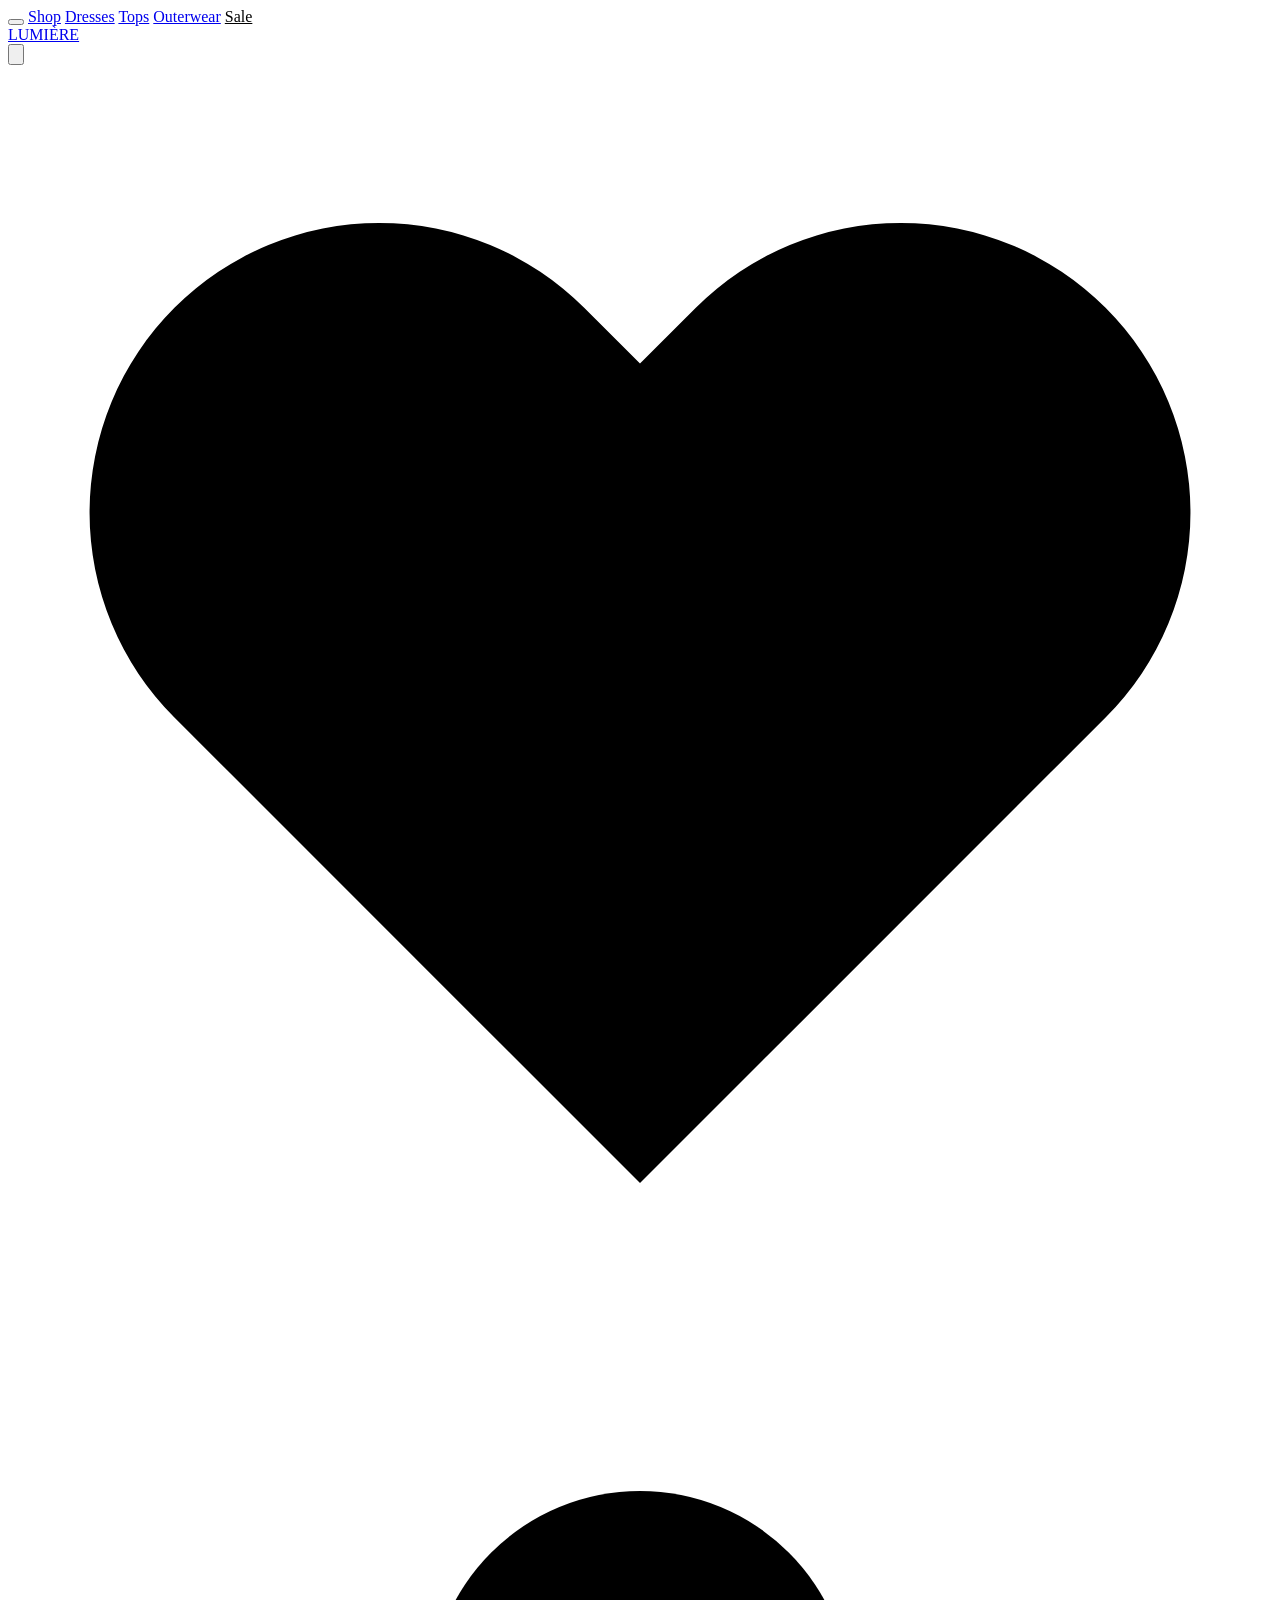
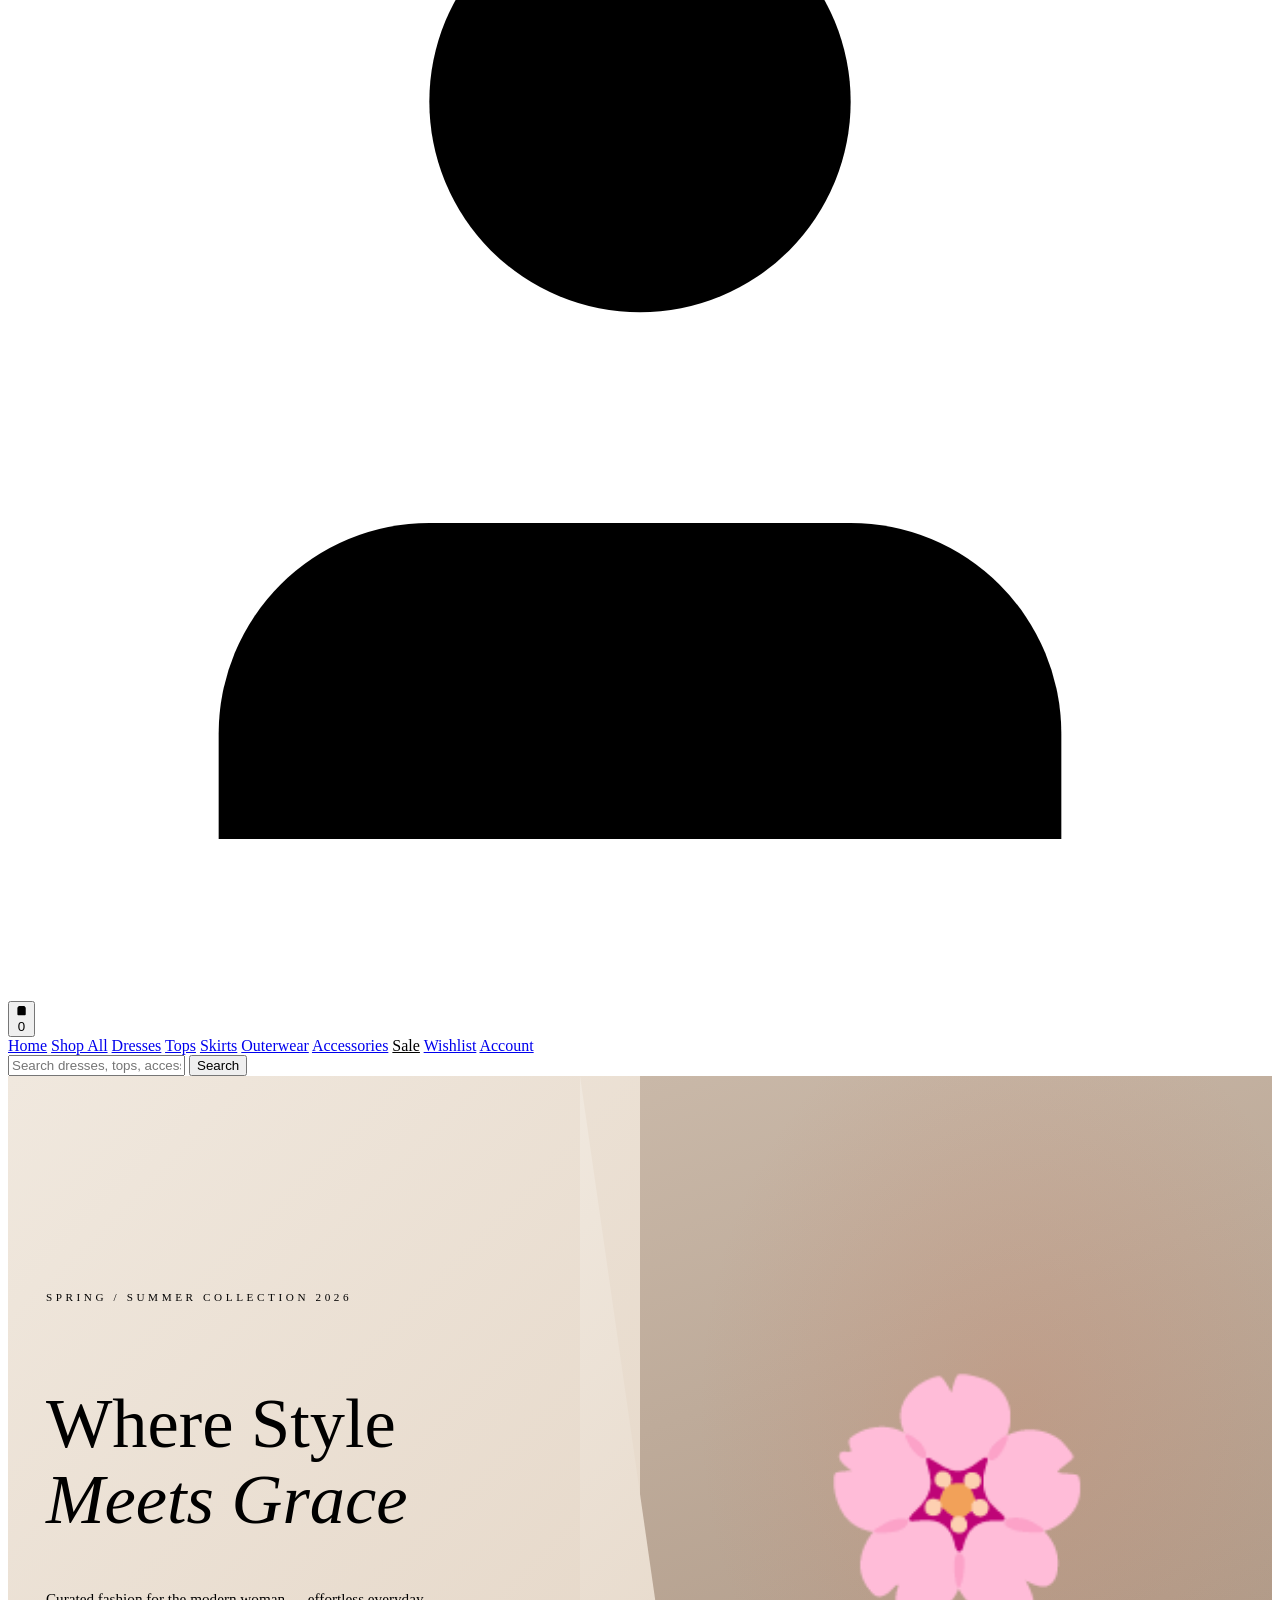
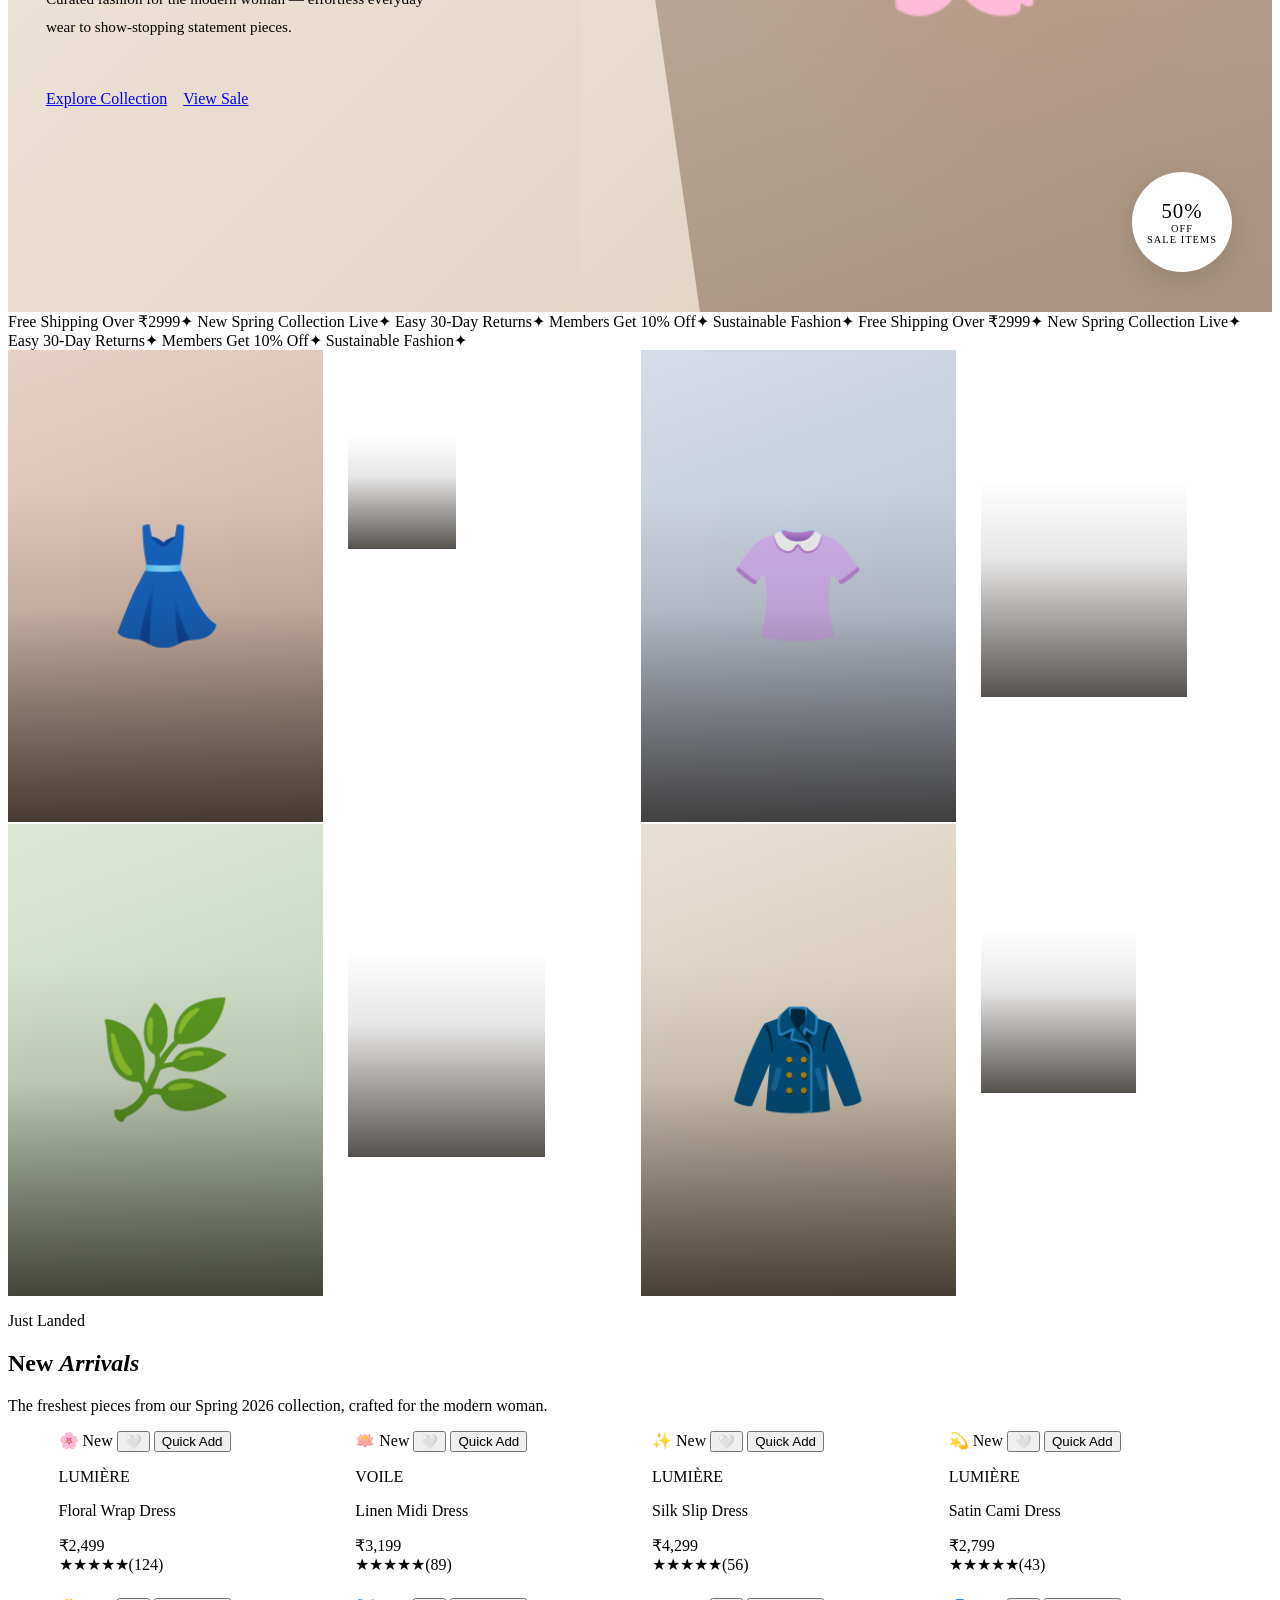
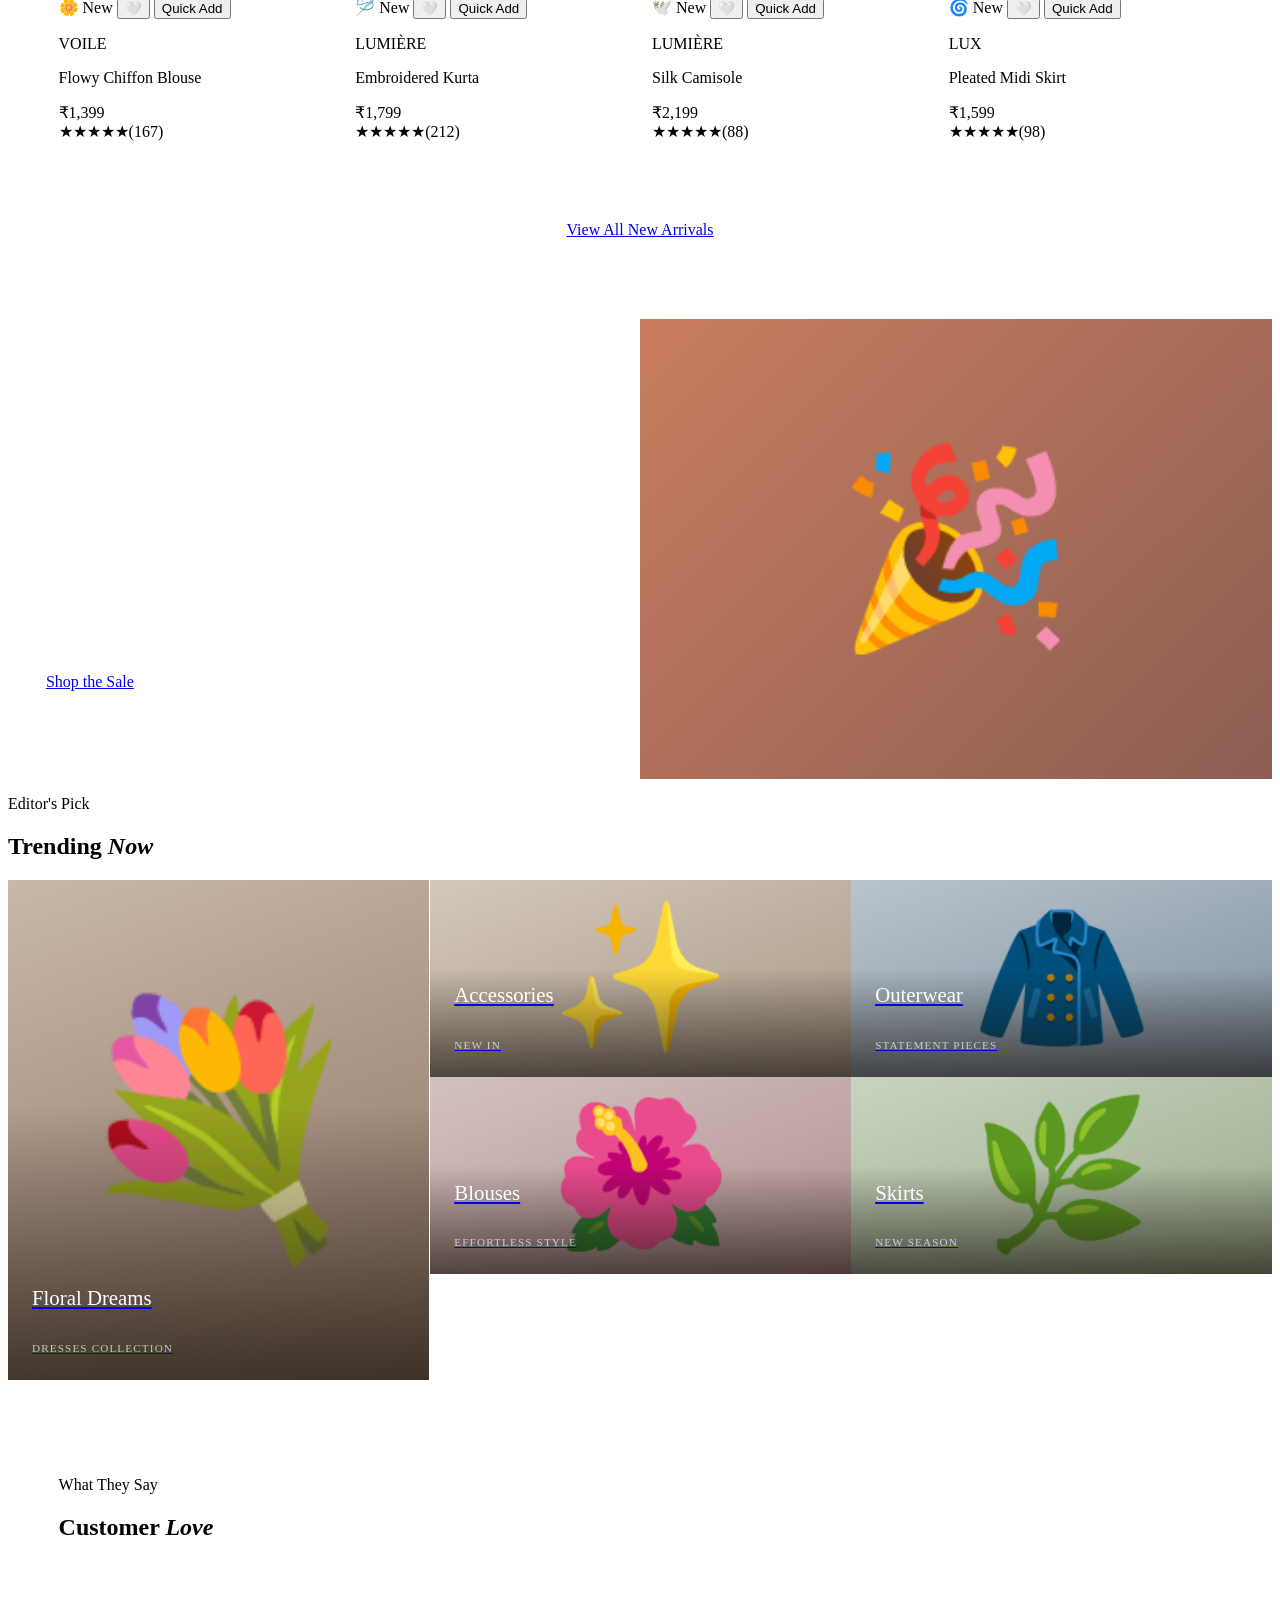
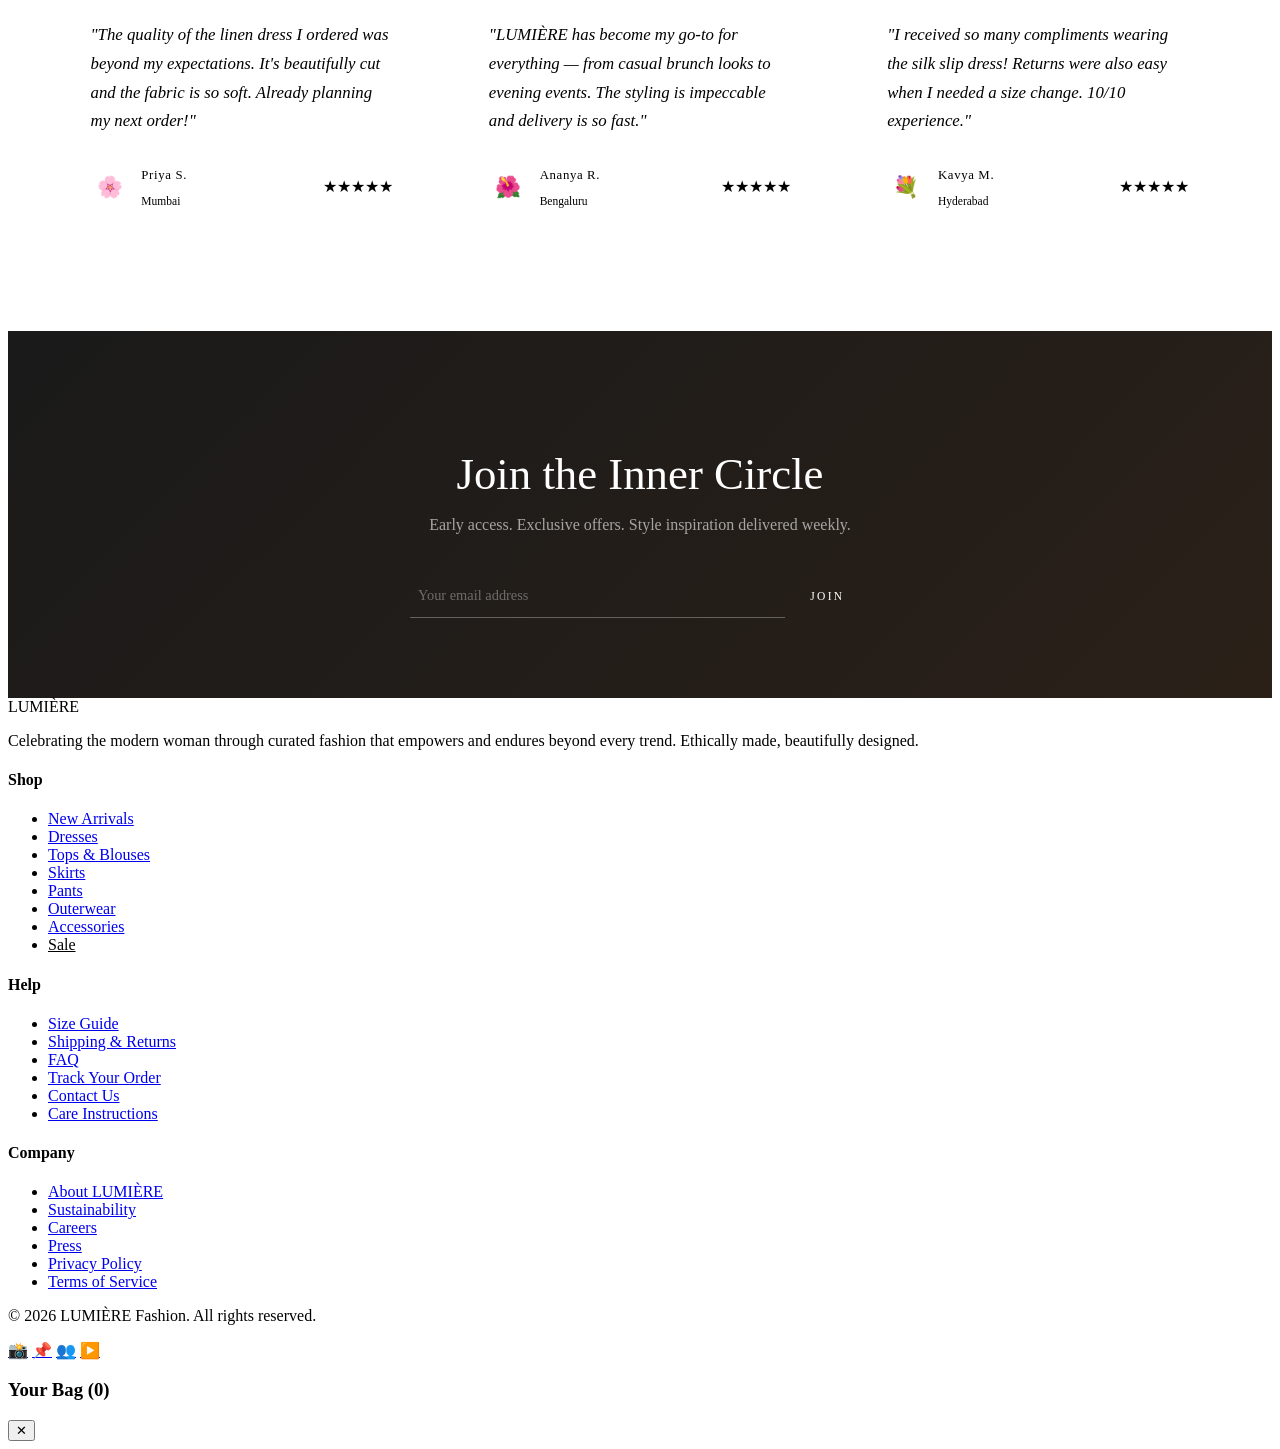
==== index.html @ 5f31ec2b "index.html" ====
<!DOCTYPE html>
<html lang="en">
<head>
  <meta charset="UTF-8"/>
  <meta name="viewport" content="width=device-width, initial-scale=1.0"/>
  <title>LUMIÈRE — Women's Fashion</title>
  <link rel="stylesheet" href="shared.css"/>
  <style>
    /* ─── HERO ─── */
    .hero {
      min-height: calc(100vh - 64px);
      display: grid; grid-template-columns: 1fr 1fr;
      position: relative; overflow: hidden;
    }
    .hero-left {
      background: linear-gradient(135deg, #f0e8de 0%, #e4d5c5 100%);
      display: flex; flex-direction: column; justify-content: center;
      padding: 6rem 5% 6rem 6%;
      position: relative;
    }
    .hero-left::after {
      content: ''; position: absolute; right: -60px; top: 0; bottom: 0; width: 120px;
      background: inherit; clip-path: polygon(0 0, 0 100%, 100% 100%);
      z-index: 2;
    }
    .hero-eyebrow { font-size: .7rem; letter-spacing: .32em; text-transform: uppercase; color: var(--rose); margin-bottom: 1.5rem; }
    .hero-title {
      font-family: var(--font-serif); font-size: clamp(3.2rem, 5.5vw, 6rem);
      font-weight: 300; line-height: 1.08; margin-bottom: 2rem; color: var(--dark);
    }
    .hero-title em { font-style: italic; color: var(--accent); display: block; }
    .hero-subtitle { color: var(--mid); font-size: .95rem; line-height: 1.9; max-width: 380px; margin-bottom: 3rem; }
    .hero-btns { display: flex; gap: 1rem; flex-wrap: wrap; }
    .hero-right {
      background: linear-gradient(160deg, #c9b8a8 0%, #a8917e 100%);
      display: flex; align-items: center; justify-content: center;
      font-size: 14rem; position: relative; overflow: hidden;
    }
    .hero-right::before {
      content: ''; position: absolute; inset: 0;
      background: radial-gradient(ellipse at 60% 40%, rgba(201,125,96,.25), transparent 60%);
    }
    .hero-emoji { position: relative; z-index: 2; animation: float 6s ease-in-out infinite; }
    @keyframes float { 0%,100% { transform: translateY(0); } 50% { transform: translateY(-18px); } }
    .hero-badge {
      position: absolute; bottom: 2.5rem; right: 2.5rem; z-index: 3;
      background: #fff; border-radius: 50%; width: 100px; height: 100px;
      display: flex; flex-direction: column; align-items: center; justify-content: center;
      font-size: .65rem; letter-spacing: .1em; text-transform: uppercase;
      box-shadow: 0 8px 30px rgba(0,0,0,.12); text-align: center;
    }
    .hero-badge strong { font-family: var(--font-serif); font-size: 1.3rem; font-weight: 400; display: block; }

    /* ─── MARQUEE ─── */

    /* ─── FEATURED CATS ─── */
    .cats-grid {
      display: grid; grid-template-columns: repeat(4, 1fr); gap: 1.5px;
      margin: 0;
    }
    .cat-tile {
      aspect-ratio: 2/3; overflow: hidden; cursor: pointer;
      display: flex; align-items: flex-end;
      position: relative;
    }
    .cat-tile-bg {
      position: absolute; inset: 0;
      transition: transform .5s var(--ease);
      display: flex; align-items: center; justify-content: center;
      font-size: 7rem;
    }
    .cat-tile:hover .cat-tile-bg { transform: scale(1.06); }
    .cat-tile::after {
      content: ''; position: absolute; inset: 0;
      background: linear-gradient(to top, rgba(20,15,10,.72) 0%, rgba(20,15,10,.1) 45%, transparent 70%);
    }
    .cat-tile-info { position: relative; z-index: 2; padding: 1.8rem 1.5rem; }
    .cat-tile-info h3 { font-family: var(--font-serif); color: #fff; font-size: 1.4rem; font-weight: 300; }
    .cat-tile-info span { color: rgba(255,255,255,.7); font-size: .72rem; letter-spacing: .1em; text-transform: uppercase; }
    .cat-tile-info a { display: inline-block; margin-top: .5rem; color: rgba(255,255,255,.8); font-size: .7rem; letter-spacing: .15em; text-transform: uppercase; border-bottom: 1px solid rgba(255,255,255,.4); padding-bottom: 1px; transition: color .2s; }
    .cat-tile-info a:hover { color: #fff; }

    /* ─── NEW ARRIVALS ─── */
    .products-row {
      display: grid; grid-template-columns: repeat(auto-fill, minmax(250px, 1fr));
      gap: 1.5rem; padding: 0 4% 5rem;
    }

    /* ─── SPLIT BANNER ─── */
    .split-banner {
      display: grid; grid-template-columns: 1fr 1fr;
      min-height: 460px; overflow: hidden;
    }
    .split-side {
      padding: 5rem 6%; display: flex; flex-direction: column; justify-content: center;
    }
    .split-dark { background: var(--dark); }
    .split-dark h2 { font-family: var(--font-serif); color: #fff; font-size: clamp(2rem, 3.5vw, 3rem); font-weight: 300; line-height: 1.2; margin-bottom: 1.2rem; }
    .split-dark p { color: rgba(255,255,255,.65); font-size: .92rem; line-height: 1.9; margin-bottom: 2rem; }
    .split-rose { background: linear-gradient(135deg, #c97d60, #8b5e52); display: flex; align-items: center; justify-content: center; font-size: 12rem; }

    /* ─── TRENDING ─── */
    .trending-grid {
      display: grid; grid-template-columns: 1fr 2fr; gap: 1.5px; min-height: 500px;
    }
    .trend-big { grid-row: 1 / 3; }
    .trend-tile {
      overflow: hidden; cursor: pointer; position: relative;
      display: flex; align-items: flex-end;
      background: var(--cream2);
    }
    .trend-tile-bg {
      position: absolute; inset: 0; display: flex; align-items: center; justify-content: center;
      font-size: 9rem; transition: transform .5s var(--ease);
    }
    .trend-tile:hover .trend-tile-bg { transform: scale(1.07); }
    .trend-tile::after {
      content: ''; position: absolute; inset: 0;
      background: linear-gradient(to top, rgba(20,15,10,.65) 0%, transparent 55%);
    }
    .trend-tile-label { position: relative; z-index: 2; padding: 1.5rem; }
    .trend-tile-label h4 { font-family: var(--font-serif); color: #fff; font-size: 1.3rem; font-weight: 300; }
    .trend-tile-label span { font-size: .7rem; color: rgba(255,255,255,.7); letter-spacing: .1em; text-transform: uppercase; }
    .trend-right { display: grid; grid-template-columns: 1fr 1fr; }

    /* ─── TESTIMONIALS ─── */
    .testimonials { background: var(--cream2); padding: 5rem 4%; }
    .testimonials-grid { display: grid; grid-template-columns: repeat(3, 1fr); gap: 2rem; margin-top: 2rem; }
    .testimonial-card { background: #fff; padding: 2rem; border-left: 3px solid var(--blush); }
    .testimonial-text { font-family: var(--font-serif); font-size: 1.05rem; font-style: italic; line-height: 1.7; color: var(--mid); margin-bottom: 1.2rem; }
    .testimonial-author { display: flex; align-items: center; gap: .8rem; }
    .author-avatar { width: 38px; height: 38px; border-radius: 50%; background: var(--blush); display: flex; align-items: center; justify-content: center; font-size: 1.3rem; }
    .author-name { font-size: .8rem; font-weight: 400; letter-spacing: .05em; }
    .author-loc { font-size: .72rem; color: var(--light); }

    /* ─── NEWSLETTER ─── */
    .newsletter-sec {
      background: linear-gradient(135deg, #1a1a1a 0%, #2a2018 100%);
      padding: 5rem 4%; text-align: center;
    }
    .newsletter-sec h2 { font-family: var(--font-serif); color: #fff; font-size: clamp(1.8rem, 3.5vw, 2.8rem); font-weight: 300; margin-bottom: .8rem; }
    .newsletter-sec p { color: rgba(255,255,255,.6); margin-bottom: 2.5rem; }
    .newsletter-form { display: flex; max-width: 460px; margin: 0 auto; }
    .newsletter-input {
      flex: 1; border: none; border-bottom: 1px solid rgba(255,255,255,.3);
      background: transparent; padding: .8rem .5rem;
      color: #fff; font-family: var(--font-sans); font-size: .9rem; outline: none;
    }
    .newsletter-input::placeholder { color: rgba(255,255,255,.35); }
    .newsletter-input:focus { border-bottom-color: var(--rose); }
    .newsletter-btn {
      background: var(--rose); color: #fff; border: none;
      padding: .8rem 1.6rem; cursor: pointer;
      font-family: var(--font-sans); font-size: .72rem; letter-spacing: .2em; text-transform: uppercase; transition: background .2s;
    }
    .newsletter-btn:hover { background: var(--rose2); }

    @media (max-width: 900px) {
      .hero { grid-template-columns: 1fr; min-height: auto; }
      .hero-right { min-height: 300px; font-size: 9rem; }
      .hero-left::after { display: none; }
      .cats-grid { grid-template-columns: 1fr 1fr; }
      .split-banner { grid-template-columns: 1fr; }
      .split-rose { min-height: 200px; }
      .testimonials-grid { grid-template-columns: 1fr; }
      .trending-grid { grid-template-columns: 1fr; }
      .trend-big { grid-row: auto; }
      .trend-right { grid-template-columns: 1fr 1fr; }
    }
    @media (max-width: 580px) {
      .cats-grid { grid-template-columns: 1fr 1fr; gap: 1px; }
      .trend-right { grid-template-columns: 1fr; }
    }
  </style>
</head>
<body>

<!-- NAV -->
<nav class="navbar" id="navbar">
  <div class="nav-left">
    <button class="hamburger" id="hamburger" onclick="toggleMenu()">
      <span></span><span></span><span></span>
    </button>
    <a href="shop.html" class="nav-link">Shop</a>
    <a href="shop.html?cat=Dresses" class="nav-link">Dresses</a>
    <a href="shop.html?cat=Tops" class="nav-link">Tops</a>
    <a href="shop.html?cat=Outerwear" class="nav-link">Outerwear</a>
    <a href="shop.html?sale=1" class="nav-link" style="color:var(--rose)">Sale</a>
  </div>
  <a href="index.html" class="nav-logo">LUMIÈRE</a>
  <div class="nav-right">
    <button class="nav-icon" id="searchToggle" title="Search">
      <svg viewBox="0 0 24 24" stroke-linecap="round" stroke-linejoin="round"><circle cx="11" cy="11" r="7"/><line x1="21" y1="21" x2="16.65" y2="16.65"/></svg>
    </button>
    <a href="wishlist.html" class="nav-icon" title="Wishlist">
      <svg viewBox="0 0 24 24" stroke-linecap="round" stroke-linejoin="round"><path d="M20.84 4.61a5.5 5.5 0 0 0-7.78 0L12 5.67l-1.06-1.06a5.5 5.5 0 0 0-7.78 7.78l1.06 1.06L12 21.23l7.78-7.78 1.06-1.06a5.5 5.5 0 0 0 0-7.78z"/></svg>
    </a>
    <a href="account.html" class="nav-icon" title="Account">
      <svg viewBox="0 0 24 24" stroke-linecap="round" stroke-linejoin="round"><path d="M20 21v-2a4 4 0 0 0-4-4H8a4 4 0 0 0-4 4v2"/><circle cx="12" cy="7" r="4"/></svg>
    </a>
    <button class="nav-icon" id="cartToggle" title="Cart">
      <svg viewBox="0 0 24 24" stroke-linecap="round" stroke-linejoin="round"><path d="M6 2L3 6v14a2 2 0 0 0 2 2h14a2 2 0 0 0 2-2V6l-3-4z"/><line x1="3" y1="6" x2="21" y2="6"/><path d="M16 10a4 4 0 0 1-8 0"/></svg>
      <span class="cart-badge">0</span>
    </button>
  </div>
</nav>
<div class="mobile-nav" id="mobileNav">
  <a href="index.html">Home</a>
  <a href="shop.html">Shop All</a>
  <a href="shop.html?cat=Dresses">Dresses</a>
  <a href="shop.html?cat=Tops">Tops</a>
  <a href="shop.html?cat=Skirts">Skirts</a>
  <a href="shop.html?cat=Outerwear">Outerwear</a>
  <a href="shop.html?cat=Accessories">Accessories</a>
  <a href="shop.html?sale=1" style="color:var(--rose)">Sale</a>
  <a href="wishlist.html">Wishlist</a>
  <a href="account.html">Account</a>
</div>
<div class="search-dropdown" id="searchDropdown">
  <div class="search-inner">
    <input type="text" class="search-input" id="searchInput" placeholder="Search dresses, tops, accessories…"/>
    <button class="btn-sm" onclick="doSearch()">Search</button>
  </div>
</div>

<!-- HERO -->
<section class="hero">
  <div class="hero-left">
    <p class="hero-eyebrow">Spring / Summer Collection 2026</p>
    <h1 class="hero-title">Where Style<br/><em>Meets Grace</em></h1>
    <p class="hero-subtitle">Curated fashion for the modern woman — effortless everyday wear to show-stopping statement pieces.</p>
    <div class="hero-btns">
      <a href="shop.html" class="btn-primary">Explore Collection</a>
      <a href="shop.html?sale=1" class="btn-outline">View Sale</a>
    </div>
  </div>
  <div class="hero-right">
    <span class="hero-emoji">🌸</span>
    <div class="hero-badge"><strong>50%</strong> off<br/>Sale Items</div>
  </div>
</section>

<!-- MARQUEE -->
<div class="marquee-bar">
  <div class="marquee-track">
    <span>Free Shipping Over ₹2999</span><span class="dot">✦</span>
    <span>New Spring Collection Live</span><span class="dot">✦</span>
    <span>Easy 30-Day Returns</span><span class="dot">✦</span>
    <span>Members Get 10% Off</span><span class="dot">✦</span>
    <span>Sustainable Fashion</span><span class="dot">✦</span>
    <span>Free Shipping Over ₹2999</span><span class="dot">✦</span>
    <span>New Spring Collection Live</span><span class="dot">✦</span>
    <span>Easy 30-Day Returns</span><span class="dot">✦</span>
    <span>Members Get 10% Off</span><span class="dot">✦</span>
    <span>Sustainable Fashion</span><span class="dot">✦</span>
  </div>
</div>

<!-- CATEGORIES -->
<div class="cats-grid">
  <a href="shop.html?cat=Dresses" class="cat-tile" style="">
    <div class="cat-tile-bg" style="background:linear-gradient(160deg,#e8d0c4,#c4a898);">👗</div>
    <div class="cat-tile-info"><h3>Dresses</h3><span>42 Styles</span><a>Shop Now →</a></div>
  </a>
  <a href="shop.html?cat=Tops" class="cat-tile">
    <div class="cat-tile-bg" style="background:linear-gradient(160deg,#d6dce8,#b0baca);">👚</div>
    <div class="cat-tile-info"><h3>Tops & Blouses</h3><span>38 Styles</span><a>Shop Now →</a></div>
  </a>
  <a href="shop.html?cat=Skirts" class="cat-tile">
    <div class="cat-tile-bg" style="background:linear-gradient(160deg,#dde8d6,#b8cab0);">🌿</div>
    <div class="cat-tile-info"><h3>Skirts & Pants</h3><span>32 Styles</span><a>Shop Now →</a></div>
  </a>
  <a href="shop.html?cat=Outerwear" class="cat-tile">
    <div class="cat-tile-bg" style="background:linear-gradient(160deg,#e8e0d4,#c8b8a4);">🧥</div>
    <div class="cat-tile-info"><h3>Outerwear</h3><span>18 Styles</span><a>Shop Now →</a></div>
  </a>
</div>

<!-- NEW ARRIVALS -->
<section>
  <div class="sec-head">
    <p class="sec-eyebrow">Just Landed</p>
    <h2 class="sec-title">New <em>Arrivals</em></h2>
    <p class="sec-sub">The freshest pieces from our Spring 2026 collection, crafted for the modern woman.</p>
  </div>
  <div class="products-row" id="newArrivalsGrid"></div>
  <div style="text-align:center;padding:0 0 5rem;">
    <a href="shop.html?filter=new" class="btn-outline">View All New Arrivals</a>
  </div>
</section>

<!-- SPLIT BANNER -->
<section class="split-banner">
  <div class="split-side split-dark">
    <h2>End of Season<br/>Sale — Up to 50% Off</h2>
    <p>Last chance to shop your favourites at unbeatable prices. Limited stock remaining — don't miss out.</p>
    <a href="shop.html?sale=1" class="btn-rose" style="align-self:flex-start;">Shop the Sale</a>
  </div>
  <div class="split-side split-rose">🎉</div>
</section>

<!-- TRENDING -->
<section>
  <div class="sec-head">
    <p class="sec-eyebrow">Editor's Pick</p>
    <h2 class="sec-title">Trending <em>Now</em></h2>
  </div>
  <div class="trending-grid">
    <a href="shop.html?cat=Dresses" class="trend-tile trend-big">
      <div class="trend-tile-bg" style="background:linear-gradient(160deg,#c9b8a8,#8a7060);font-size:15rem;">💐</div>
      <div class="trend-tile-label"><h4>Floral Dreams</h4><span>Dresses Collection</span></div>
    </a>
    <div class="trend-right">
      <a href="shop.html?cat=Accessories" class="trend-tile">
        <div class="trend-tile-bg" style="background:linear-gradient(160deg,#d4c8b8,#a89888);">✨</div>
        <div class="trend-tile-label"><h4>Accessories</h4><span>New In</span></div>
      </a>
      <a href="shop.html?cat=Outerwear" class="trend-tile">
        <div class="trend-tile-bg" style="background:linear-gradient(160deg,#b8c4cc,#8090a0);">🧥</div>
        <div class="trend-tile-label"><h4>Outerwear</h4><span>Statement Pieces</span></div>
      </a>
      <a href="shop.html?cat=Tops" class="trend-tile">
        <div class="trend-tile-bg" style="background:linear-gradient(160deg,#d4c0c0,#b09090);">🌺</div>
        <div class="trend-tile-label"><h4>Blouses</h4><span>Effortless Style</span></div>
      </a>
      <a href="shop.html?cat=Skirts" class="trend-tile">
        <div class="trend-tile-bg" style="background:linear-gradient(160deg,#c8d4c0,#9aaa8a);">🌿</div>
        <div class="trend-tile-label"><h4>Skirts</h4><span>New Season</span></div>
      </a>
    </div>
  </div>
</section>

<!-- TESTIMONIALS -->
<section class="testimonials">
  <div class="sec-head" style="padding-top:0;">
    <p class="sec-eyebrow">What They Say</p>
    <h2 class="sec-title">Customer <em>Love</em></h2>
  </div>
  <div class="testimonials-grid">
    <div class="testimonial-card">
      <p class="testimonial-text">"The quality of the linen dress I ordered was beyond my expectations. It's beautifully cut and the fabric is so soft. Already planning my next order!"</p>
      <div class="testimonial-author">
        <div class="author-avatar">🌸</div>
        <div><p class="author-name">Priya S.</p><p class="author-loc">Mumbai</p></div>
        <div class="stars" style="margin-left:auto;">★★★★★</div>
      </div>
    </div>
    <div class="testimonial-card">
      <p class="testimonial-text">"LUMIÈRE has become my go-to for everything — from casual brunch looks to evening events. The styling is impeccable and delivery is so fast."</p>
      <div class="testimonial-author">
        <div class="author-avatar">🌺</div>
        <div><p class="author-name">Ananya R.</p><p class="author-loc">Bengaluru</p></div>
        <div class="stars" style="margin-left:auto;">★★★★★</div>
      </div>
    </div>
    <div class="testimonial-card">
      <p class="testimonial-text">"I received so many compliments wearing the silk slip dress! Returns were also easy when I needed a size change. 10/10 experience."</p>
      <div class="testimonial-author">
        <div class="author-avatar">💐</div>
        <div><p class="author-name">Kavya M.</p><p class="author-loc">Hyderabad</p></div>
        <div class="stars" style="margin-left:auto;">★★★★★</div>
      </div>
    </div>
  </div>
</section>

<!-- NEWSLETTER -->
<section class="newsletter-sec">
  <h2>Join the Inner Circle</h2>
  <p>Early access. Exclusive offers. Style inspiration delivered weekly.</p>
  <form class="newsletter-form" onsubmit="subscribeNL(event)">
    <input type="email" class="newsletter-input" id="nlEmail" placeholder="Your email address" required/>
    <button type="submit" class="newsletter-btn">Join</button>
  </form>
</section>

<!-- FOOTER -->
<footer class="site-footer">
  <div class="footer-top">
    <div>
      <a class="footer-brand-logo">LUMIÈRE</a>
      <p class="footer-desc">Celebrating the modern woman through curated fashion that empowers and endures beyond every trend. Ethically made, beautifully designed.</p>
    </div>
    <div class="footer-col">
      <h4>Shop</h4>
      <ul>
        <li><a href="shop.html?filter=new">New Arrivals</a></li>
        <li><a href="shop.html?cat=Dresses">Dresses</a></li>
        <li><a href="shop.html?cat=Tops">Tops & Blouses</a></li>
        <li><a href="shop.html?cat=Skirts">Skirts</a></li>
        <li><a href="shop.html?cat=Pants">Pants</a></li>
        <li><a href="shop.html?cat=Outerwear">Outerwear</a></li>
        <li><a href="shop.html?cat=Accessories">Accessories</a></li>
        <li><a href="shop.html?sale=1" style="color:var(--rose)">Sale</a></li>
      </ul>
    </div>
    <div class="footer-col">
      <h4>Help</h4>
      <ul>
        <li><a href="#">Size Guide</a></li>
        <li><a href="#">Shipping & Returns</a></li>
        <li><a href="#">FAQ</a></li>
        <li><a href="#">Track Your Order</a></li>
        <li><a href="#">Contact Us</a></li>
        <li><a href="#">Care Instructions</a></li>
      </ul>
    </div>
    <div class="footer-col">
      <h4>Company</h4>
      <ul>
        <li><a href="#">About LUMIÈRE</a></li>
        <li><a href="#">Sustainability</a></li>
        <li><a href="#">Careers</a></li>
        <li><a href="#">Press</a></li>
        <li><a href="#">Privacy Policy</a></li>
        <li><a href="#">Terms of Service</a></li>
      </ul>
    </div>
  </div>
  <div class="footer-bottom">
    <p>© 2026 LUMIÈRE Fashion. All rights reserved.</p>
    <div class="footer-socials">
      <a href="#" title="Instagram">📸</a>
      <a href="#" title="Pinterest">📌</a>
      <a href="#" title="Facebook">👥</a>
      <a href="#" title="YouTube">▶️</a>
    </div>
  </div>
</footer>

<!-- CART SIDEBAR -->
<div class="cart-overlay" id="cartOverlay" onclick="closeCart()"></div>
<aside class="cart-sidebar" id="cartSidebar">
  <div class="cart-head">
    <h3>Your Bag (<span id="cartItemCount">0</span>)</h3>
    <button class="cart-close" onclick="closeCart()">✕</button>
  </div>
  <div class="cart-body" id="cartBody"></div>
  <div class="cart-foot" id="cartFoot" style="display:none">
    <div class="cart-subtotal"><span>Subtotal</span><span class="val" id="cartSubtotal">₹0</span></div>
    <p class="cart-shipping">Free shipping on orders over ₹2999</p>
    <button class="btn-checkout" onclick="goCheckout()">Checkout</button>
    <a href="cart.html"><button class="btn-view-cart">View Full Cart</button></a>
  </div>
</aside>

<script src="shared.js"></script>
<script>
// Nav scroll
window.addEventListener('scroll', () => {
  document.getElementById('navbar').classList.toggle('scrolled', window.scrollY > 30);
});

// Search
document.getElementById('searchToggle').addEventListener('click', () => {
  document.getElementById('searchDropdown').classList.toggle('open');
  if (document.getElementById('searchDropdown').classList.contains('open'))
    document.getElementById('searchInput').focus();
});
document.getElementById('searchInput').addEventListener('keypress', e => { if (e.key === 'Enter') doSearch(); });
function doSearch() {
  const q = document.getElementById('searchInput').value.trim();
  if (q) window.location.href = 'shop.html?q=' + encodeURIComponent(q);
}

// Mobile menu
function toggleMenu() {
  document.getElementById('mobileNav').classList.toggle('open');
}

// Cart
document.getElementById('cartToggle').addEventListener('click', openCart);
function openCart() {
  renderCart();
  document.getElementById('cartSidebar').classList.add('open');
  document.getElementById('cartOverlay').classList.add('open');
}
function closeCart() {
  document.getElementById('cartSidebar').classList.remove('open');
  document.getElementById('cartOverlay').classList.remove('open');
}
function renderCart() {
  const cart = getCart();
  const body = document.getElementById('cartBody');
  const foot = document.getElementById('cartFoot');
  document.getElementById('cartItemCount').textContent = cart.reduce((s,i)=>s+i.qty,0);
  if (!cart.length) {
    body.innerHTML = '<p class="cart-empty-msg">Your bag is empty.<br/><br/><a href="shop.html">Continue Shopping →</a></p>';
    foot.style.display = 'none'; return;
  }
  const total = cart.reduce((s,i) => s + i.price * i.qty, 0);
  body.innerHTML = cart.map(item => `
    <div class="cart-item">
      <div class="cart-item-thumb">${item.emoji}</div>
      <div class="cart-item-info">
        <p class="cart-item-brand">${item.brand}</p>
        <p class="cart-item-name">${item.name}</p>
        <p class="cart-item-size">Size: ${item.size}</p>
        <div class="cart-qty-row">
          <button class="qty-btn" onclick="cartQty('${item.key}',-1)">−</button>
          <span class="qty-val">${item.qty}</span>
          <button class="qty-btn" onclick="cartQty('${item.key}',1)">+</button>
          <button class="cart-item-remove" onclick="cartRemove('${item.key}')">Remove</button>
        </div>
      </div>
      <span class="cart-item-price">₹${(item.price*item.qty).toLocaleString()}</span>
    </div>
  `).join('');
  document.getElementById('cartSubtotal').textContent = '₹' + total.toLocaleString();
  foot.style.display = 'block';
}
function cartQty(key, d) {
  const cart = getCart();
  const item = cart.find(x => x.key === key);
  if (!item) return;
  item.qty += d;
  if (item.qty <= 0) cart.splice(cart.indexOf(item), 1);
  saveCart(cart); updateCartBadge(); renderCart();
}
function cartRemove(key) {
  saveCart(getCart().filter(x => x.key !== key));
  updateCartBadge(); renderCart();
}
function goCheckout() { window.location.href = 'checkout.html'; }

// New arrivals grid
function renderNewArrivals() {
  const items = PRODUCTS.filter(p => p.tags.includes('new')).slice(0, 8);
  const grid = document.getElementById('newArrivalsGrid');
  grid.innerHTML = items.map(p => productCardHTML(p)).join('');
}
function productCardHTML(p) {
  const w = getWishlist().includes(p.id);
  const saleDiscount = p.oldPrice ? Math.round((1 - p.price/p.oldPrice)*100) : 0;
  return `
    <div class="product-card" onclick="window.location='product.html?id=${p.id}'">
      <div class="product-img">
        <span>${p.emoji}</span>
        ${p.tags.includes('new') ? '<span class="product-badge badge-new">New</span>' : ''}
        ${p.oldPrice ? `<span class="product-badge badge-sale" style="left:auto;right:.8rem;">-${saleDiscount}%</span>` : ''}
        <button class="wish-btn" onclick="event.stopPropagation();doWish(${p.id},this)" data-id="${p.id}">${w?'❤️':'🤍'}</button>
        <button class="quick-add" onclick="event.stopPropagation();doQuickAdd(${p.id})">Quick Add</button>
      </div>
      <div class="product-info">
        <p class="product-brand">${p.brand}</p>
        <p class="product-name">${p.name}</p>
        <div class="product-prices">
          <span class="price-cur">₹${p.price.toLocaleString()}</span>
          ${p.oldPrice?`<span class="price-old">₹${p.oldPrice.toLocaleString()}</span>`:''}
        </div>
        <div class="product-colors">
          ${p.colors.map(c=>`<span class="color-swatch" style="background:${c}"></span>`).join('')}
        </div>
        <div><span class="stars">${'★'.repeat(Math.round(p.rating))}</span><span class="stars-count">(${p.reviews})</span></div>
      </div>
    </div>
  `;
}
function doWish(id, btn) {
  const added = toggleWishlist(id);
  btn.textContent = added ? '❤️' : '🤍';
  showToast(added ? 'Added to wishlist ♥' : 'Removed from wishlist');
}
function doQuickAdd(id) {
  addToCart(id);
  renderCart();
  openCart();
  showToast('Added to bag ✓');
}

// Newsletter
function subscribeNL(e) {
  e.preventDefault();
  showToast('Welcome to LUMIÈRE! ✓');
  document.getElementById('nlEmail').value = '';
}

renderNewArrivals();
updateCartBadge();
</script>
</body>
</html>
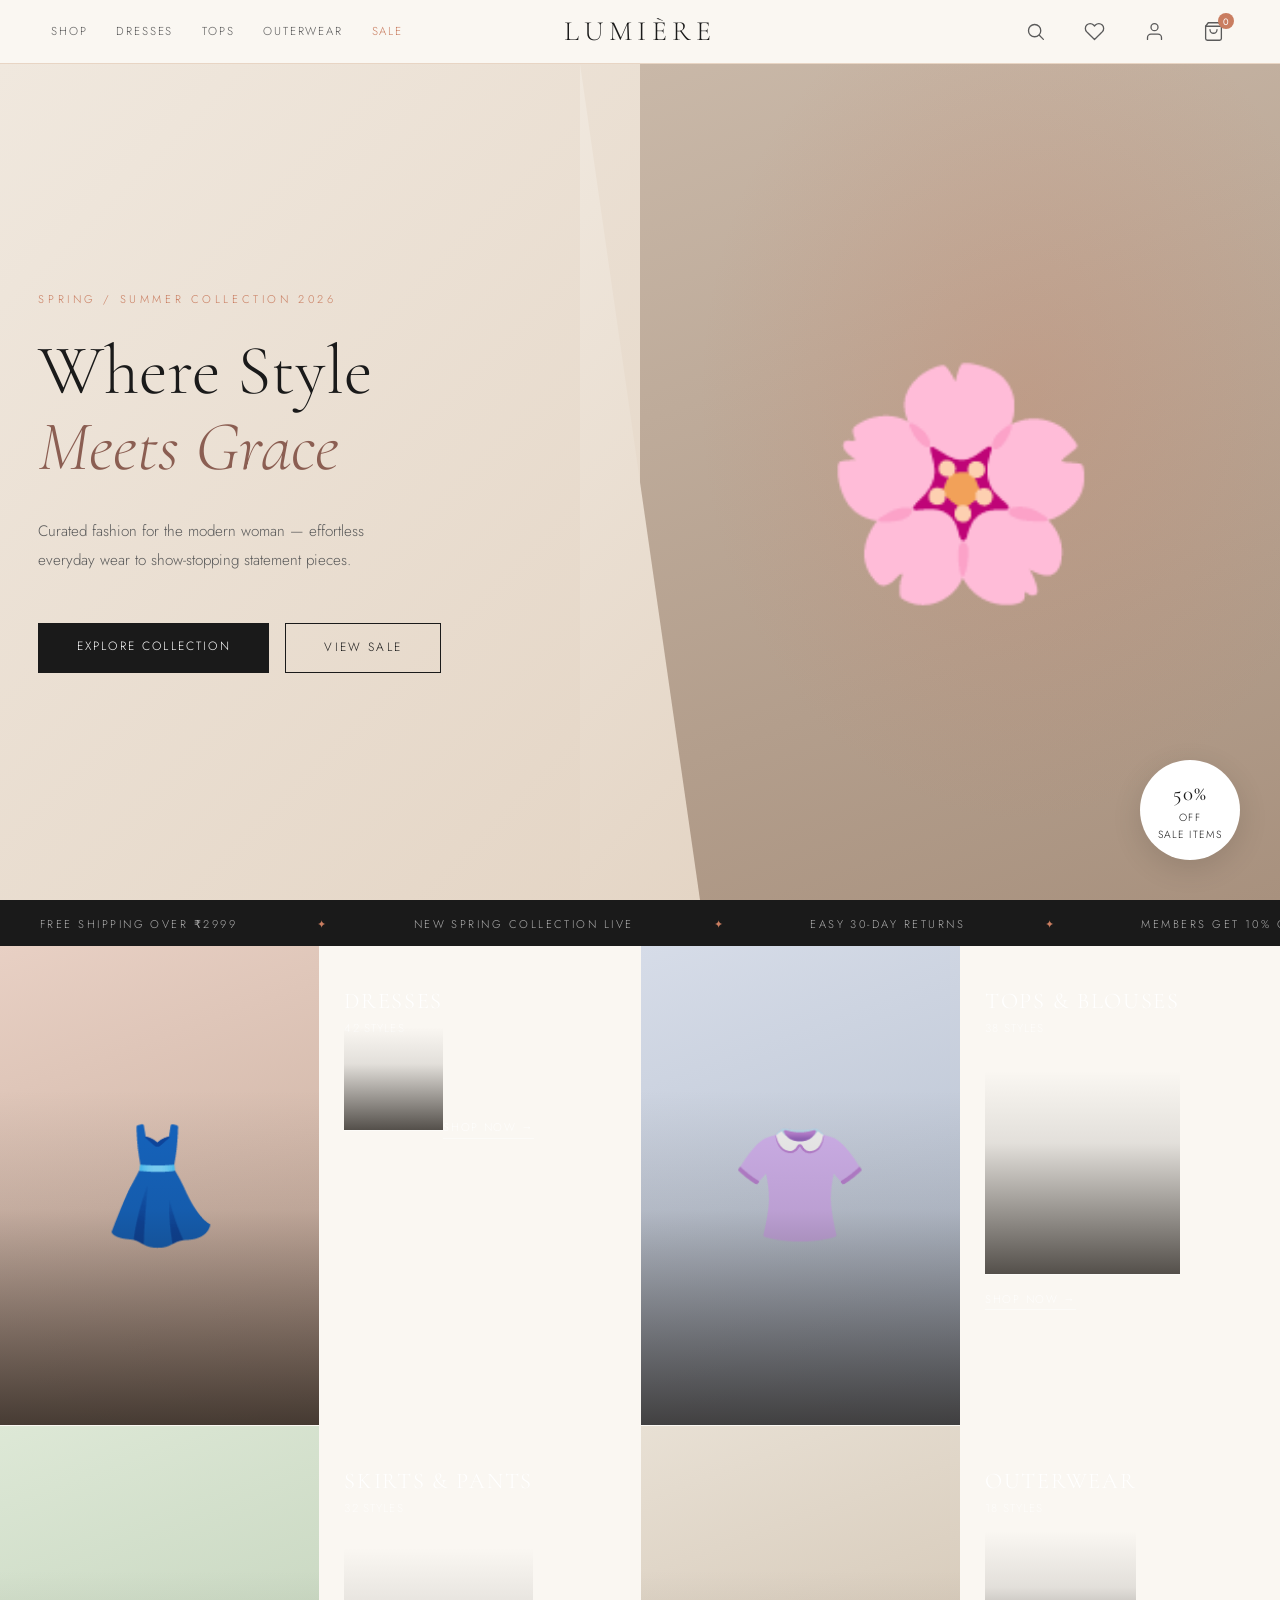
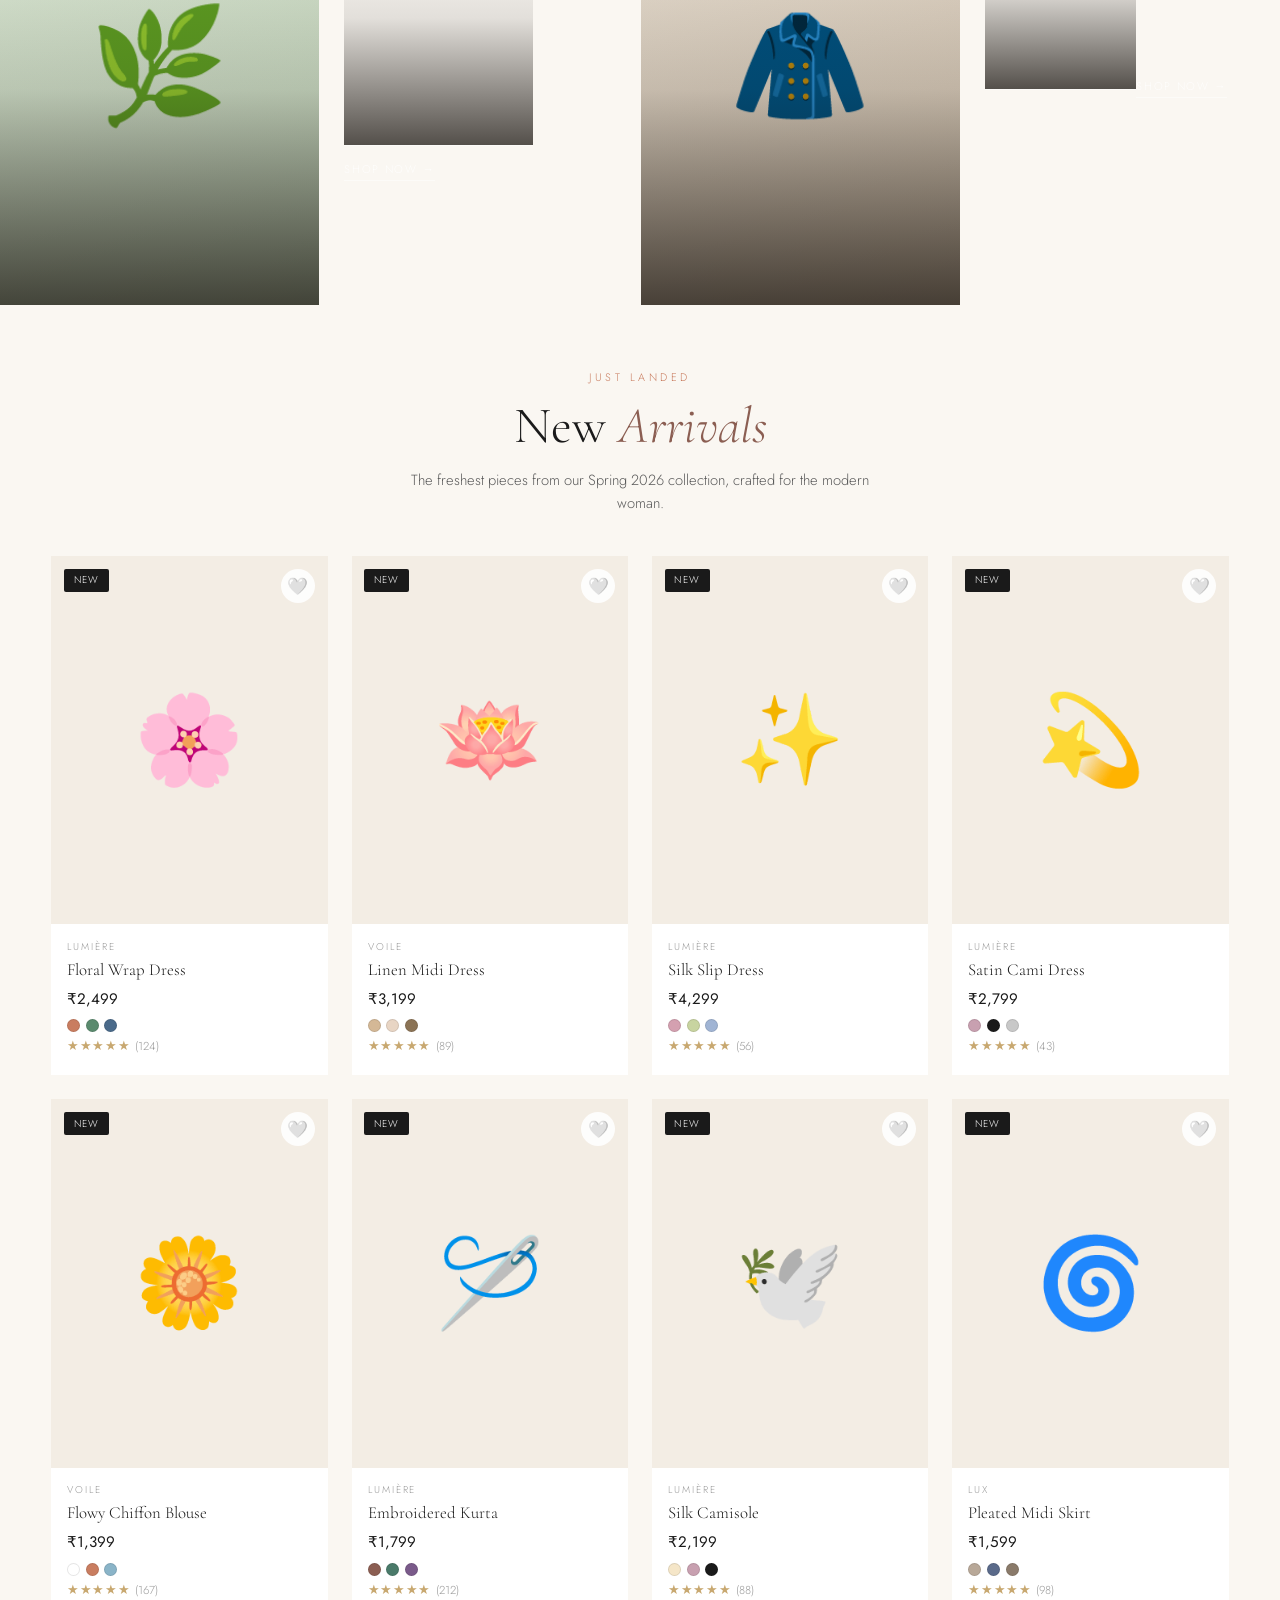
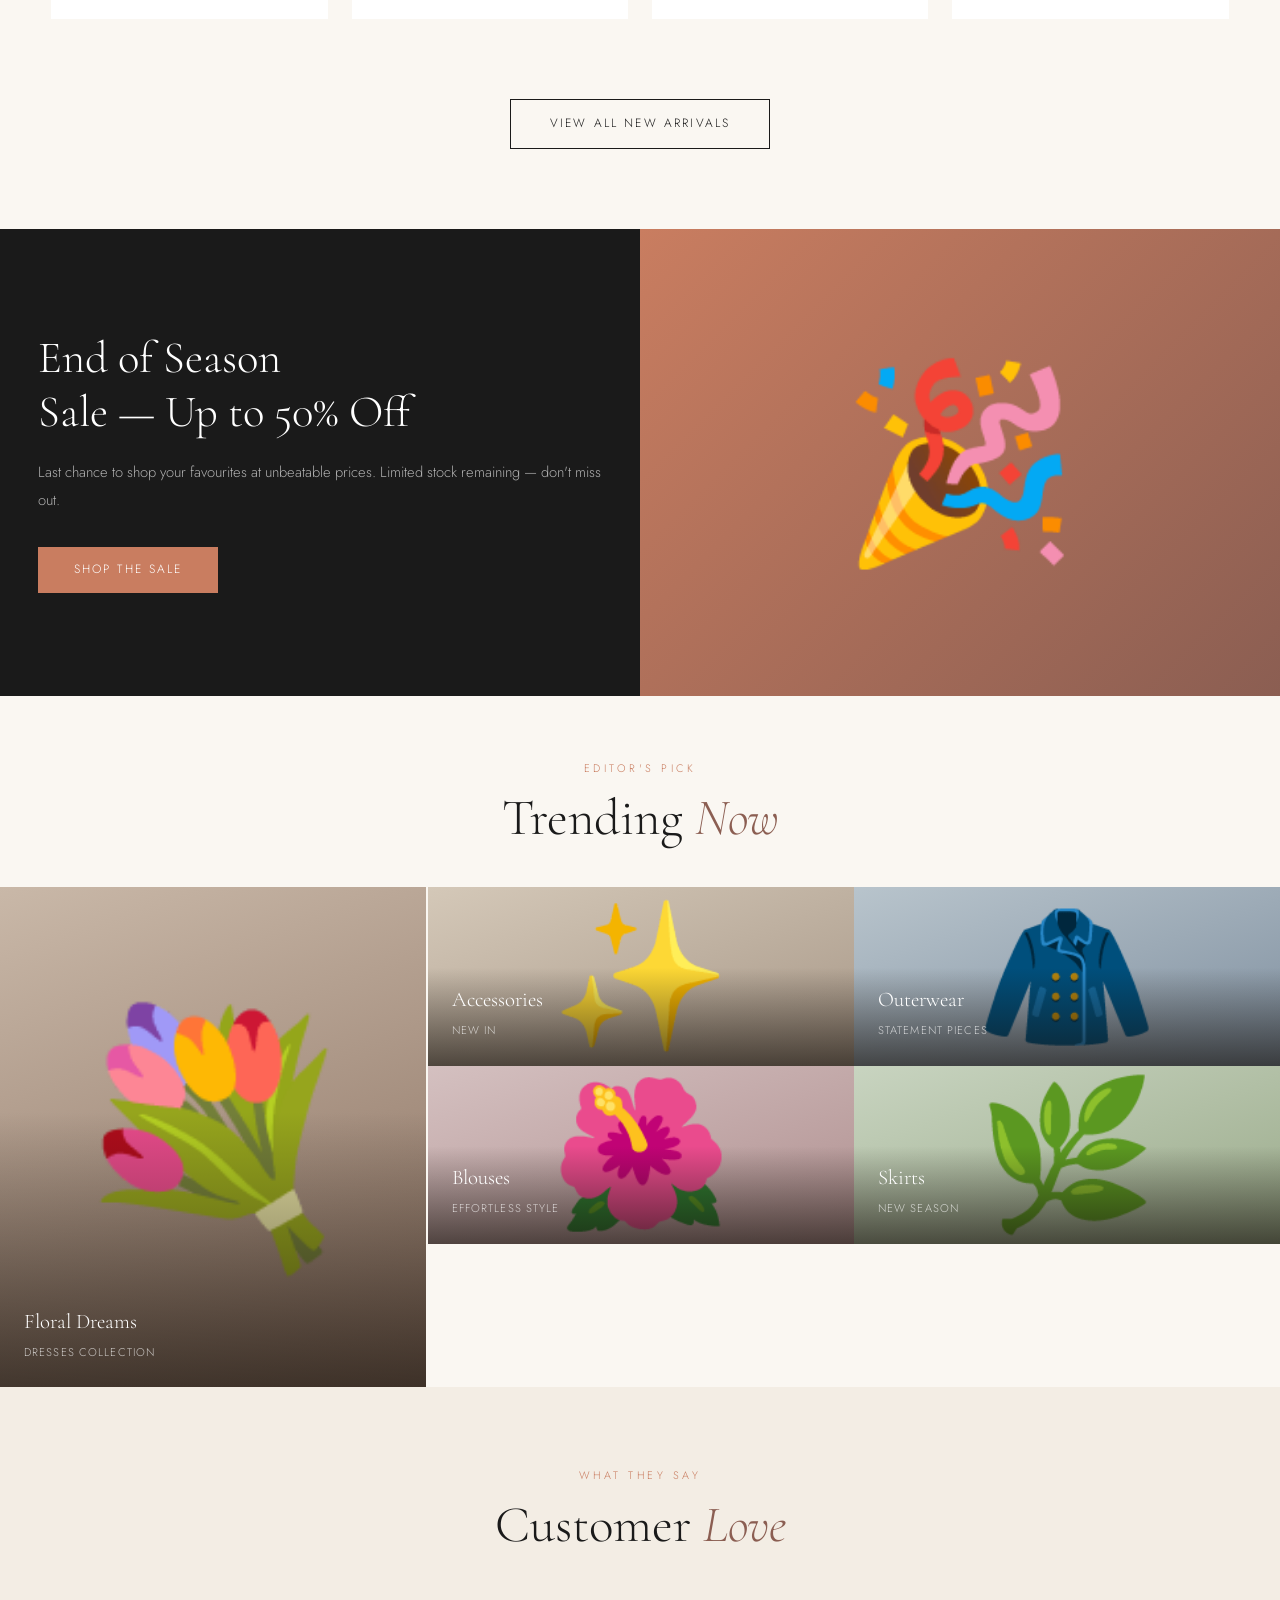
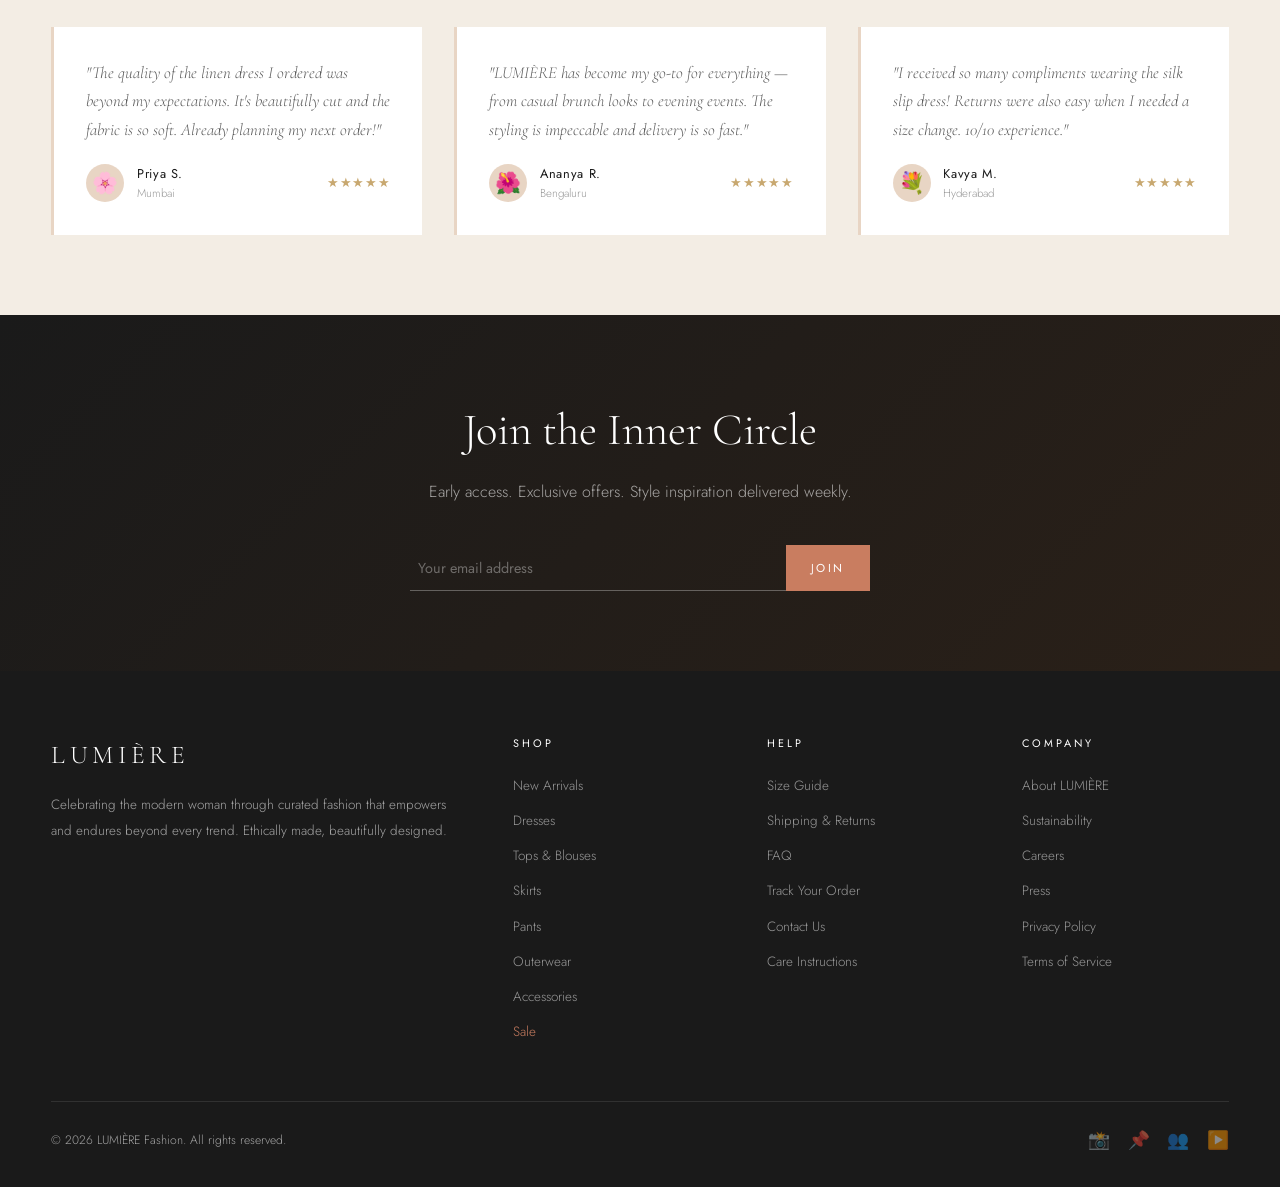
==== commit fe694c49: "index.html" ====
--- a/index.html
+++ b/index.html
@@ -4,7 +4,299 @@
   <meta charset="UTF-8"/>
   <meta name="viewport" content="width=device-width, initial-scale=1.0"/>
   <title>LUMIÈRE — Women's Fashion</title>
-  <link rel="stylesheet" href="shared.css"/>
+  <style>
+/* ─── LUMIÈRE DESIGN SYSTEM ─── */
+@import url('https://fonts.googleapis.com/css2?family=Cormorant+Garamond:ital,wght@0,300;0,400;0,500;0,600;1,300;1,400;1,500&family=Jost:wght@200;300;400;500&display=swap');
+
+*, *::before, *::after { box-sizing: border-box; margin: 0; padding: 0; }
+
+:root {
+  --cream:   #faf7f2;
+  --cream2:  #f3ede4;
+  --blush:   #e8d5c4;
+  --blush2:  #d4bfaa;
+  --rose:    #c97d60;
+  --rose2:   #b56a4e;
+  --accent:  #8b5e52;
+  --dark:    #1a1a1a;
+  --mid:     #5a5a5a;
+  --light:   #9a9a9a;
+  --white:   #ffffff;
+  --gold:    #c8a870;
+  --font-serif: 'Cormorant Garamond', Georgia, serif;
+  --font-sans:  'Jost', sans-serif;
+  --ease: cubic-bezier(.4,0,.2,1);
+}
+
+html { scroll-behavior: smooth; }
+body { font-family: var(--font-sans); background: var(--cream); color: var(--dark); font-weight: 300; line-height: 1.6; -webkit-font-smoothing: antialiased; }
+a { text-decoration: none; color: inherit; }
+button { font-family: var(--font-sans); }
+img { max-width: 100%; }
+
+/* ─── TOAST ─── */
+.toast {
+  position: fixed; bottom: 2rem; right: 2rem; z-index: 9999;
+  background: var(--dark); color: #fff;
+  padding: .8rem 1.6rem; font-size: .82rem; letter-spacing: .06em;
+  border-radius: 3px; opacity: 0; pointer-events: none;
+  transform: translateY(8px);
+  transition: opacity .3s, transform .3s;
+}
+.toast.show { opacity: 1; transform: translateY(0); pointer-events: all; }
+.toast.error { background: #b04040; }
+
+/* ─── NAV ─── */
+.navbar {
+  position: sticky; top: 0; z-index: 500;
+  background: var(--cream); border-bottom: 1px solid var(--blush);
+  display: grid; grid-template-columns: 1fr auto 1fr;
+  align-items: center; padding: 0 4%; height: 64px;
+  transition: box-shadow .3s;
+}
+.navbar.scrolled { box-shadow: 0 2px 20px rgba(0,0,0,.07); }
+.nav-left, .nav-right { display: flex; align-items: center; gap: 1.8rem; }
+.nav-right { justify-content: flex-end; }
+.nav-logo {
+  font-family: var(--font-serif); font-size: 1.75rem; letter-spacing: .18em;
+  font-weight: 300; color: var(--dark); white-space: nowrap;
+}
+.nav-link {
+  font-size: .72rem; letter-spacing: .16em; text-transform: uppercase;
+  color: var(--mid); transition: color .2s; position: relative; padding: .2rem 0;
+}
+.nav-link::after {
+  content: ''; position: absolute; bottom: -2px; left: 0; right: 0;
+  height: 1px; background: var(--rose); transform: scaleX(0);
+  transition: transform .25s var(--ease); transform-origin: left;
+}
+.nav-link:hover, .nav-link.active { color: var(--dark); }
+.nav-link:hover::after, .nav-link.active::after { transform: scaleX(1); }
+.nav-icon {
+  background: none; border: none; cursor: pointer; padding: .3rem;
+  position: relative; display: flex; align-items: center; justify-content: center;
+}
+.nav-icon svg { width: 21px; height: 21px; stroke: var(--mid); stroke-width: 1.5; fill: none; transition: stroke .2s; }
+.nav-icon:hover svg { stroke: var(--dark); }
+.cart-badge {
+  position: absolute; top: -3px; right: -5px;
+  background: var(--rose); color: #fff;
+  font-size: .58rem; min-width: 16px; height: 16px;
+  border-radius: 8px; display: flex; align-items: center; justify-content: center; padding: 0 3px;
+}
+
+/* ─── SEARCH DROPDOWN ─── */
+.search-dropdown {
+  position: fixed; top: 64px; left: 0; right: 0;
+  background: var(--cream); border-bottom: 1px solid var(--blush);
+  padding: 1.2rem 4%; z-index: 499;
+  transform: translateY(-10px); opacity: 0; pointer-events: none;
+  transition: all .25s var(--ease);
+}
+.search-dropdown.open { transform: translateY(0); opacity: 1; pointer-events: all; }
+.search-inner { display: flex; gap: 1rem; max-width: 600px; margin: 0 auto; }
+.search-input {
+  flex: 1; border: 1px solid var(--blush2); background: #fff;
+  padding: .65rem 1.2rem; font-family: var(--font-sans); font-size: .9rem;
+  outline: none; border-radius: 2px; transition: border-color .2s;
+}
+.search-input:focus { border-color: var(--rose); }
+.btn-sm {
+  background: var(--dark); color: #fff; border: none;
+  padding: .65rem 1.4rem; cursor: pointer; font-size: .75rem;
+  letter-spacing: .12em; text-transform: uppercase; border-radius: 2px; transition: background .2s;
+}
+.btn-sm:hover { background: var(--rose); }
+
+/* ─── CART SIDEBAR ─── */
+.cart-overlay {
+  position: fixed; inset: 0; background: rgba(0,0,0,.45); z-index: 600;
+  opacity: 0; pointer-events: none; transition: opacity .3s;
+}
+.cart-overlay.open { opacity: 1; pointer-events: all; }
+.cart-sidebar {
+  position: fixed; right: 0; top: 0; bottom: 0;
+  width: min(430px, 96vw); background: #fff; z-index: 700;
+  transform: translateX(100%); transition: transform .38s var(--ease);
+  display: flex; flex-direction: column;
+}
+.cart-sidebar.open { transform: translateX(0); }
+.cart-head {
+  display: flex; justify-content: space-between; align-items: center;
+  padding: 1.5rem 1.8rem; border-bottom: 1px solid var(--cream2);
+}
+.cart-head h3 { font-family: var(--font-serif); font-size: 1.5rem; font-weight: 400; }
+.cart-close { background: none; border: none; font-size: 1.4rem; cursor: pointer; color: var(--mid); line-height: 1; }
+.cart-body { flex: 1; overflow-y: auto; padding: 1rem 1.8rem; }
+.cart-empty-msg { text-align: center; color: var(--light); padding: 3rem 0; font-size: .9rem; }
+.cart-empty-msg a { color: var(--rose); border-bottom: 1px solid var(--rose); }
+.cart-item { display: flex; gap: 1rem; padding: 1rem 0; border-bottom: 1px solid var(--cream2); }
+.cart-item-thumb {
+  width: 72px; height: 90px; background: var(--cream2); border-radius: 2px;
+  flex-shrink: 0; display: flex; align-items: center; justify-content: center; font-size: 2.2rem;
+}
+.cart-item-info { flex: 1; min-width: 0; }
+.cart-item-brand { font-size: .65rem; letter-spacing: .18em; text-transform: uppercase; color: var(--light); }
+.cart-item-name { font-family: var(--font-serif); font-size: 1rem; margin: .2rem 0 .3rem; white-space: nowrap; overflow: hidden; text-overflow: ellipsis; }
+.cart-item-size { font-size: .75rem; color: var(--light); }
+.cart-qty-row { display: flex; align-items: center; gap: .5rem; margin-top: .5rem; }
+.qty-btn {
+  background: var(--cream2); border: none; width: 26px; height: 26px;
+  cursor: pointer; border-radius: 2px; font-size: 1rem; display: flex; align-items: center; justify-content: center; transition: background .15s;
+}
+.qty-btn:hover { background: var(--blush); }
+.qty-val { font-size: .9rem; min-width: 22px; text-align: center; }
+.cart-item-remove { background: none; border: none; color: var(--light); cursor: pointer; font-size: .72rem; margin-left: auto; }
+.cart-item-remove:hover { color: var(--rose); }
+.cart-item-price { font-size: .95rem; font-weight: 400; align-self: center; }
+.cart-foot { padding: 1.5rem 1.8rem; border-top: 1px solid var(--blush); }
+.cart-subtotal { display: flex; justify-content: space-between; margin-bottom: .5rem; font-size: .9rem; }
+.cart-subtotal .val { font-weight: 400; }
+.cart-shipping { font-size: .75rem; color: var(--light); text-align: right; margin-bottom: 1.2rem; }
+.btn-checkout {
+  width: 100%; padding: 1rem; background: var(--dark); color: #fff; border: none;
+  font-family: var(--font-sans); font-size: .78rem; letter-spacing: .2em;
+  text-transform: uppercase; cursor: pointer; transition: background .2s;
+}
+.btn-checkout:hover { background: var(--rose); }
+.btn-view-cart {
+  width: 100%; padding: .8rem; background: transparent; color: var(--dark);
+  border: 1px solid var(--blush2); font-family: var(--font-sans); font-size: .75rem;
+  letter-spacing: .15em; text-transform: uppercase; cursor: pointer; margin-top: .7rem; transition: all .2s;
+}
+.btn-view-cart:hover { border-color: var(--dark); }
+
+/* ─── MARQUEE ─── */
+.marquee-bar {
+  background: var(--dark); padding: .65rem 0; overflow: hidden; white-space: nowrap;
+}
+.marquee-track { display: inline-block; animation: marquee 28s linear infinite; }
+.marquee-track span { color: rgba(255,255,255,.65); font-size: .7rem; letter-spacing: .22em; text-transform: uppercase; margin: 0 2.5rem; }
+.marquee-track span.dot { color: var(--rose); }
+@keyframes marquee { from { transform: translateX(0); } to { transform: translateX(-50%); } }
+
+/* ─── BUTTONS ─── */
+.btn-primary {
+  background: var(--dark); color: #fff; border: none;
+  padding: .9rem 2.4rem; cursor: pointer;
+  font-family: var(--font-sans); font-size: .75rem; letter-spacing: .18em; text-transform: uppercase;
+  transition: background .2s, transform .15s; display: inline-block;
+}
+.btn-primary:hover { background: var(--accent); transform: translateY(-1px); }
+.btn-outline {
+  background: transparent; color: var(--dark); border: 1px solid currentColor;
+  padding: .9rem 2.4rem; cursor: pointer;
+  font-family: var(--font-sans); font-size: .75rem; letter-spacing: .18em; text-transform: uppercase;
+  transition: all .2s; display: inline-block;
+}
+.btn-outline:hover { background: var(--dark); color: #fff; }
+.btn-rose {
+  background: var(--rose); color: #fff; border: none;
+  padding: .85rem 2.2rem; cursor: pointer;
+  font-family: var(--font-sans); font-size: .75rem; letter-spacing: .18em; text-transform: uppercase;
+  transition: background .2s; display: inline-block;
+}
+.btn-rose:hover { background: var(--rose2); }
+
+/* ─── PRODUCT CARD ─── */
+.product-card {
+  background: #fff; cursor: pointer; position: relative;
+  transition: transform .25s var(--ease), box-shadow .25s var(--ease);
+}
+.product-card:hover { transform: translateY(-5px); box-shadow: 0 16px 48px rgba(0,0,0,.1); }
+.product-img {
+  aspect-ratio: 3/4; background: var(--cream2); overflow: hidden;
+  display: flex; align-items: center; justify-content: center; font-size: 5.5rem;
+  position: relative;
+}
+.product-badge {
+  position: absolute; top: .8rem; left: .8rem;
+  font-size: .62rem; letter-spacing: .12em; text-transform: uppercase;
+  padding: .22rem .6rem; border-radius: 2px;
+}
+.badge-new { background: var(--dark); color: #fff; }
+.badge-sale { background: var(--rose); color: #fff; }
+.wish-btn {
+  position: absolute; top: .8rem; right: .8rem;
+  width: 34px; height: 34px; border-radius: 50%; background: rgba(255,255,255,.88);
+  border: none; cursor: pointer; font-size: 1.05rem; display: flex;
+  align-items: center; justify-content: center; transition: transform .2s, background .2s;
+}
+.wish-btn:hover { transform: scale(1.12); background: #fff; }
+.quick-add {
+  position: absolute; bottom: 0; left: 0; right: 0;
+  background: rgba(26,26,26,.9); color: #fff; border: none; cursor: pointer;
+  padding: .75rem; font-family: var(--font-sans); font-size: .72rem;
+  letter-spacing: .15em; text-transform: uppercase; opacity: 0;
+  transform: translateY(4px); transition: opacity .2s, transform .2s;
+}
+.product-card:hover .quick-add { opacity: 1; transform: translateY(0); }
+.product-info { padding: .9rem 1rem 1.1rem; }
+.product-brand { font-size: .62rem; letter-spacing: .2em; text-transform: uppercase; color: var(--light); }
+.product-name { font-family: var(--font-serif); font-size: 1.05rem; margin: .25rem 0 .4rem; line-height: 1.3; }
+.product-prices { display: flex; gap: .6rem; align-items: baseline; }
+.price-cur { font-size: .95rem; font-weight: 400; }
+.price-old { font-size: .82rem; color: var(--light); text-decoration: line-through; }
+.product-colors { display: flex; gap: .35rem; margin-top: .5rem; }
+.color-swatch {
+  width: 13px; height: 13px; border-radius: 50%;
+  border: 1.5px solid rgba(0,0,0,.1); cursor: pointer; transition: transform .15s;
+}
+.color-swatch:hover { transform: scale(1.25); }
+
+/* ─── STARS ─── */
+.stars { color: var(--gold); font-size: .8rem; letter-spacing: .05em; }
+.stars-count { font-size: .72rem; color: var(--light); margin-left: .3rem; }
+
+/* ─── SECTION HEADER ─── */
+.sec-head { text-align: center; padding: 4rem 1rem 2.5rem; }
+.sec-eyebrow { font-size: .68rem; letter-spacing: .32em; text-transform: uppercase; color: var(--rose); margin-bottom: .7rem; }
+.sec-title { font-family: var(--font-serif); font-size: clamp(1.9rem, 4vw, 3.2rem); font-weight: 300; line-height: 1.15; }
+.sec-title em { font-style: italic; color: var(--accent); }
+.sec-sub { color: var(--mid); margin-top: .8rem; font-size: .92rem; max-width: 480px; margin-inline: auto; }
+
+/* ─── FOOTER ─── */
+.site-footer { background: var(--dark); color: rgba(255,255,255,.6); padding: 4rem 4% 2rem; margin-top: auto; }
+.footer-top { display: grid; grid-template-columns: 2fr 1fr 1fr 1fr; gap: 3rem; padding-bottom: 3rem; border-bottom: 1px solid rgba(255,255,255,.1); }
+.footer-brand-logo { font-family: var(--font-serif); font-size: 1.6rem; letter-spacing: .18em; color: #fff; display: block; margin-bottom: 1rem; }
+.footer-desc { font-size: .84rem; line-height: 1.9; }
+.footer-col h4 { font-size: .68rem; letter-spacing: .28em; text-transform: uppercase; color: #fff; margin-bottom: 1.2rem; font-weight: 400; }
+.footer-col ul { list-style: none; }
+.footer-col li { margin-bottom: .6rem; }
+.footer-col a { color: rgba(255,255,255,.55); font-size: .84rem; transition: color .2s; }
+.footer-col a:hover { color: var(--rose); }
+.footer-bottom { display: flex; justify-content: space-between; align-items: center; padding-top: 1.5rem; flex-wrap: wrap; gap: .8rem; font-size: .76rem; }
+.footer-socials { display: flex; gap: 1.1rem; }
+.footer-socials a { color: rgba(255,255,255,.5); font-size: 1.1rem; transition: color .2s; }
+.footer-socials a:hover { color: var(--rose); }
+
+/* ─── BREADCRUMB ─── */
+.breadcrumb { padding: 1rem 4%; font-size: .75rem; color: var(--light); }
+.breadcrumb a { color: var(--light); transition: color .2s; }
+.breadcrumb a:hover { color: var(--rose); }
+.breadcrumb span { margin: 0 .5rem; }
+
+/* ─── MOBILE NAV ─── */
+.hamburger { display: none; background: none; border: none; cursor: pointer; flex-direction: column; gap: 5px; }
+.hamburger span { display: block; width: 22px; height: 1.5px; background: var(--dark); transition: all .25s; }
+.mobile-nav {
+  display: none; position: fixed; inset: 64px 0 0 0; background: var(--cream);
+  z-index: 490; padding: 2rem 4%; overflow-y: auto; flex-direction: column; gap: 1.5rem;
+}
+.mobile-nav.open { display: flex; }
+.mobile-nav a { font-size: 1.4rem; font-family: var(--font-serif); color: var(--dark); }
+
+@media (max-width: 900px) {
+  .nav-left .nav-link { display: none; }
+  .hamburger { display: flex; }
+  .footer-top { grid-template-columns: 1fr 1fr; gap: 2rem; }
+}
+@media (max-width: 580px) {
+  .footer-top { grid-template-columns: 1fr; }
+  .navbar { padding: 0 5%; }
+}
+
+</style>
   <style>
     /* ─── HERO ─── */
     .hero {
@@ -445,7 +737,83 @@
   </div>
 </aside>
 
-<script src="shared.js"></script>
+<script>
+// ─── SHARED DATA & UTILITIES ───
+
+const PRODUCTS = [
+  { id:1,  name:"Floral Wrap Dress",       brand:"LUMIÈRE",  price:2499, oldPrice:null,  category:"Dresses",   tags:["new","summer"],    emoji:"🌸", rating:4.8, reviews:124, colors:["#c97d60","#5a8a6e","#4a6a8a"], sizes:["XS","S","M","L","XL"] },
+  { id:2,  name:"Linen Midi Dress",         brand:"VOILE",    price:3199, oldPrice:null,  category:"Dresses",   tags:["new","linen"],      emoji:"🪷", rating:4.9, reviews:89,  colors:["#d4b896","#e8d5c4","#8b7355"], sizes:["S","M","L","XL"] },
+  { id:3,  name:"Boho Maxi Dress",          brand:"ETHR",     price:1999, oldPrice:3499,  category:"Dresses",   tags:["sale","boho"],      emoji:"💐", rating:4.5, reviews:201, colors:["#7a5c8a","#e8c4a0","#5a8a7a"], sizes:["XS","S","M","L"] },
+  { id:4,  name:"Silk Slip Dress",          brand:"LUMIÈRE",  price:4299, oldPrice:null,  category:"Dresses",   tags:["new","silk"],       emoji:"✨", rating:4.7, reviews:56,  colors:["#d4a0b0","#c8d4a0","#a0b4d4"], sizes:["XS","S","M"] },
+  { id:5,  name:"Printed Shirt Dress",      brand:"VOILE",    price:2199, oldPrice:3199,  category:"Dresses",   tags:["sale","print"],     emoji:"🌺", rating:4.6, reviews:78,  colors:["#e8a070","#5a7a9a","#7a8a5a"], sizes:["S","M","L","XL"] },
+  { id:6,  name:"Satin Cami Dress",         brand:"LUMIÈRE",  price:2799, oldPrice:null,  category:"Dresses",   tags:["new","satin"],      emoji:"💫", rating:4.9, reviews:43,  colors:["#c8a0b0","#1a1a1a","#c8c8c8"], sizes:["XS","S","M","L"] },
+  { id:7,  name:"Flowy Chiffon Blouse",     brand:"VOILE",    price:1399, oldPrice:null,  category:"Tops",      tags:["new","chiffon"],    emoji:"🌼", rating:4.6, reviews:167, colors:["#fff","#c97d60","#8ab4c8"],     sizes:["XS","S","M","L","XL"] },
+  { id:8,  name:"Off-Shoulder Top",         brand:"LUX",      price:999,  oldPrice:1799,  category:"Tops",      tags:["sale"],             emoji:"🌟", rating:4.3, reviews:95,  colors:["#1a1a1a","#fff","#c97d60"],     sizes:["S","M","L"] },
+  { id:9,  name:"Embroidered Kurta",        brand:"LUMIÈRE",  price:1799, oldPrice:null,  category:"Tops",      tags:["new","ethnic"],     emoji:"🪡", rating:4.8, reviews:212, colors:["#8b5e52","#4a7a6a","#7a5a8a"], sizes:["XS","S","M","L","XL"] },
+  { id:10, name:"Linen Crop Top",           brand:"VOILE",    price:799,  oldPrice:null,  category:"Tops",      tags:["summer","linen"],   emoji:"☀️", rating:4.4, reviews:134, colors:["#f5e6c8","#d4b896","#a8c4b8"], sizes:["XS","S","M","L"] },
+  { id:11, name:"Ruffled Peplum Blouse",    brand:"ETHR",     price:1599, oldPrice:2499,  category:"Tops",      tags:["sale"],             emoji:"🌷", rating:4.5, reviews:67,  colors:["#e8d0c0","#c8a0b0","#b0c8e8"], sizes:["S","M","L","XL"] },
+  { id:12, name:"Silk Camisole",            brand:"LUMIÈRE",  price:2199, oldPrice:null,  category:"Tops",      tags:["new","silk"],       emoji:"🕊️", rating:4.7, reviews:88,  colors:["#f5e6c8","#c8a0b0","#1a1a1a"], sizes:["XS","S","M","L"] },
+  { id:13, name:"Pleated Midi Skirt",       brand:"LUX",      price:1599, oldPrice:null,  category:"Skirts",    tags:["new"],              emoji:"🌀", rating:4.6, reviews:98,  colors:["#b8a898","#5a6a8a","#8a7a6a"], sizes:["XS","S","M","L","XL"] },
+  { id:14, name:"Printed Wrap Skirt",       brand:"VOILE",    price:1099, oldPrice:1899,  category:"Skirts",    tags:["sale","print"],     emoji:"🌿", rating:4.4, reviews:76,  colors:["#6a8a6a","#c8a870","#a87a8a"], sizes:["S","M","L"] },
+  { id:15, name:"Denim Mini Skirt",         brand:"ETHR",     price:1299, oldPrice:null,  category:"Skirts",    tags:["summer","denim"],   emoji:"💙", rating:4.5, reviews:143, colors:["#4a6a8a","#2a4a6a","#7a8a9a"], sizes:["XS","S","M","L"] },
+  { id:16, name:"Satin Maxi Skirt",         brand:"LUMIÈRE",  price:2999, oldPrice:null,  category:"Skirts",    tags:["new","satin"],      emoji:"🌙", rating:4.8, reviews:52,  colors:["#d4a0b0","#c8d4a0","#a0b4d4"], sizes:["XS","S","M","L"] },
+  { id:17, name:"Wide-Leg Palazzo",         brand:"ETHR",     price:1299, oldPrice:2199,  category:"Pants",     tags:["sale"],             emoji:"🎋", rating:4.3, reviews:109, colors:["#1a1a1a","#c8d4e8","#e8d4c8"], sizes:["S","M","L","XL"] },
+  { id:18, name:"Denim Flare Jeans",        brand:"LUMIÈRE",  price:2299, oldPrice:null,  category:"Pants",     tags:["denim"],            emoji:"👖", rating:4.6, reviews:187, colors:["#4a6a8a","#2a4a6a","#7a8a9a"], sizes:["XS","S","M","L","XL"] },
+  { id:19, name:"Linen Wide Trousers",      brand:"VOILE",    price:1899, oldPrice:null,  category:"Pants",     tags:["new","linen"],      emoji:"🌾", rating:4.7, reviews:73,  colors:["#f5e6c8","#d4b896","#8a7a6a"], sizes:["XS","S","M","L"] },
+  { id:20, name:"Tailored Blazer",          brand:"LUX",      price:3999, oldPrice:null,  category:"Outerwear", tags:["new"],              emoji:"🧥", rating:4.9, reviews:61,  colors:["#1a1a1a","#8b7a6a","#5a6a5a"], sizes:["XS","S","M","L","XL"] },
+  { id:21, name:"Trench Coat",              brand:"ETHR",     price:4999, oldPrice:7999,  category:"Outerwear", tags:["sale"],             emoji:"🌧️", rating:4.7, reviews:94,  colors:["#c8a870","#8a7a6a","#1a1a1a"], sizes:["S","M","L","XL"] },
+  { id:22, name:"Quilted Jacket",           brand:"LUMIÈRE",  price:2799, oldPrice:null,  category:"Outerwear", tags:["new"],              emoji:"🪶", rating:4.5, reviews:48,  colors:["#8a9aaa","#c8a870","#9a6a6a"], sizes:["XS","S","M","L"] },
+  { id:23, name:"Velvet Blazer",            brand:"LUX",      price:4499, oldPrice:6499,  category:"Outerwear", tags:["sale","velvet"],    emoji:"🍷", rating:4.8, reviews:37,  colors:["#6a3a5a","#1a1a1a","#8a5a3a"], sizes:["XS","S","M","L"] },
+  { id:24, name:"Pearl Drop Earrings",      brand:"LUMIÈRE",  price:899,  oldPrice:null,  category:"Accessories",tags:["new","jewellery"], emoji:"🌕", rating:4.9, reviews:203, colors:["#fff","#f5e6c8"],               sizes:["One Size"] },
+  { id:25, name:"Silk Scarf",              brand:"VOILE",    price:1299, oldPrice:null,  category:"Accessories",tags:["new","silk"],      emoji:"🎀", rating:4.7, reviews:145, colors:["#c97d60","#5a8a7a","#7a5a8a"], sizes:["One Size"] },
+  { id:26, name:"Woven Tote Bag",          brand:"ETHR",     price:2199, oldPrice:3299,  category:"Accessories",tags:["sale","bag"],      emoji:"👜", rating:4.6, reviews:89,  colors:["#c8a870","#8a7a6a","#1a1a1a"], sizes:["One Size"] },
+  { id:27, name:"Embroidered Clutch",      brand:"LUX",      price:1799, oldPrice:null,  category:"Accessories",tags:["new","clutch"],    emoji:"👛", rating:4.8, reviews:56,  colors:["#c8a0b0","#8b5e52","#5a6a8a"], sizes:["One Size"] },
+  { id:28, name:"Gold Layered Necklace",   brand:"LUMIÈRE",  price:1499, oldPrice:null,  category:"Accessories",tags:["new","jewellery"], emoji:"✨", rating:4.9, reviews:178, colors:["#c8a870"],                       sizes:["One Size"] },
+];
+
+// Cart & Wishlist persistence
+function getCart() { try { return JSON.parse(localStorage.getItem('lum_cart') || '[]'); } catch { return []; } }
+function saveCart(c) { localStorage.setItem('lum_cart', JSON.stringify(c)); }
+function getWishlist() { try { return JSON.parse(localStorage.getItem('lum_wish') || '[]'); } catch { return []; } }
+function saveWishlist(w) { localStorage.setItem('lum_wish', JSON.stringify(w)); }
+
+function addToCart(id, size) {
+  const p = PRODUCTS.find(x => x.id === id);
+  if (!p) return;
+  const cart = getCart();
+  const key = id + '_' + (size || p.sizes[0]);
+  const ex = cart.find(x => x.key === key);
+  if (ex) ex.qty++;
+  else cart.push({ key, id, name: p.name, emoji: p.emoji, price: p.price, size: size || p.sizes[0], qty: 1, brand: p.brand });
+  saveCart(cart);
+  updateCartBadge();
+  return p;
+}
+
+function updateCartBadge() {
+  const cart = getCart();
+  const total = cart.reduce((s, i) => s + i.qty, 0);
+  document.querySelectorAll('.cart-badge').forEach(el => el.textContent = total);
+}
+
+function toggleWishlist(id) {
+  const w = getWishlist();
+  const idx = w.indexOf(id);
+  if (idx > -1) w.splice(idx, 1); else w.push(id);
+  saveWishlist(w);
+  return w.includes(id);
+}
+
+function showToast(msg, type = 'success') {
+  let t = document.getElementById('toast');
+  if (!t) { t = document.createElement('div'); t.id = 'toast'; document.body.appendChild(t); }
+  t.textContent = msg;
+  t.className = 'toast show ' + type;
+  clearTimeout(t._timer);
+  t._timer = setTimeout(() => t.className = 'toast', 2400);
+}
+
+</script>
 <script>
 // Nav scroll
 window.addEventListener('scroll', () => {
